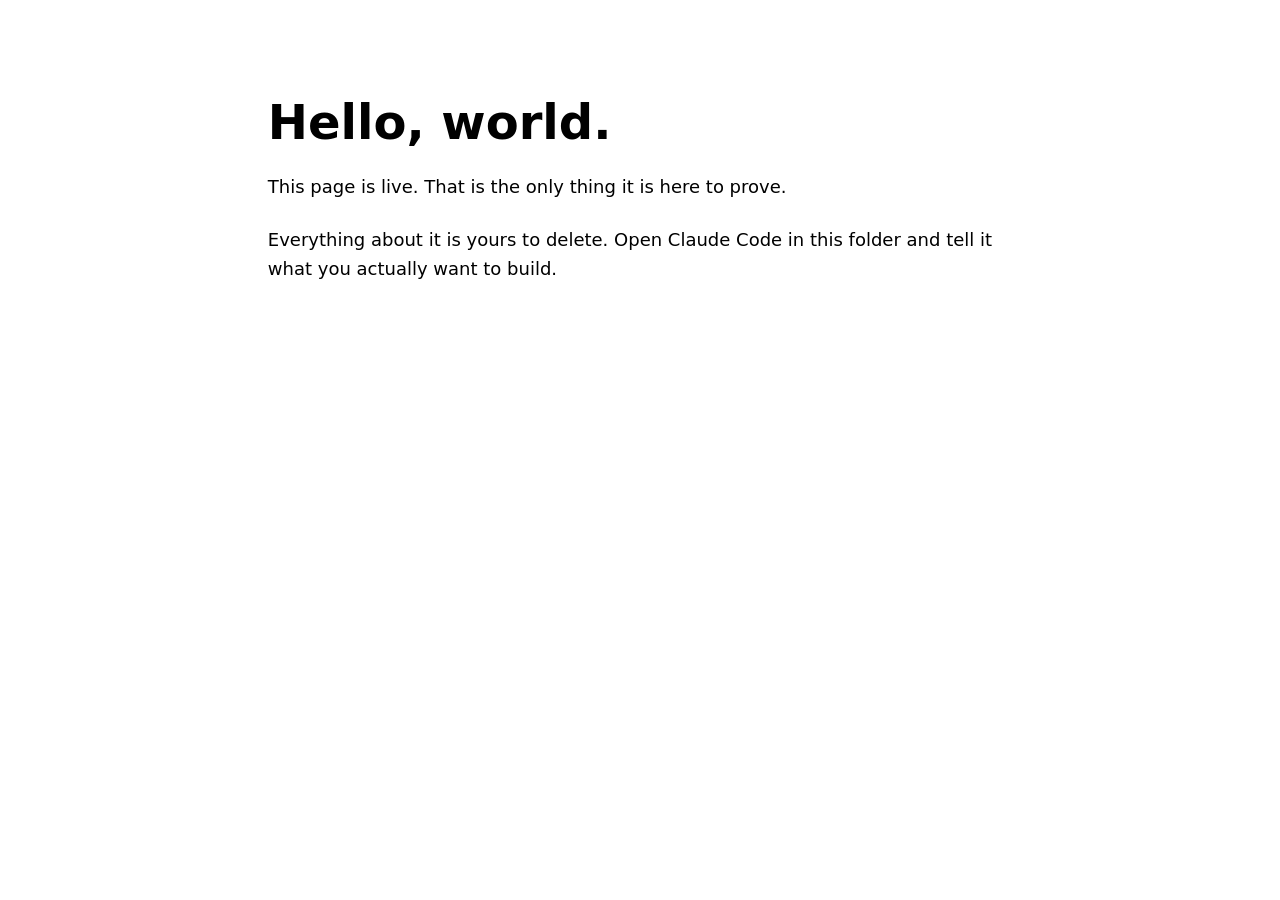
==== index.html @ 736163fb "Initial commit" ====
<!doctype html>
<html lang="en">
<head>
  <meta charset="utf-8">
  <meta name="viewport" content="width=device-width, initial-scale=1">
  <title>Hello</title>
  <link rel="stylesheet" href="style.css">
</head>
<body>

  <h1>Hello, world.</h1>

  <p>
    This page is live. That is the only thing it is here to prove.
  </p>

  <p>
    Everything about it is yours to delete. Open Claude Code in this folder and
    tell it what you actually want to build.
  </p>

</body>
</html>
---- style.css ----
/* A deliberately small starting point.
   It exists to prove one thing: this file is loading.
   If you can see spacing and a readable line length, the path in index.html works.

   Delete all of it whenever you want. */

:root {
  /* Makes the page follow the reader's light or dark mode setting, for free. */
  color-scheme: light dark;
}

body {
  font-family: system-ui, -apple-system, "Segoe UI", Roboto, sans-serif;

  /* 65ch caps the line at about 65 characters. Long lines are genuinely hard
     to read, and this single rule does more for legibility than anything else
     in this file. */
  max-width: 65ch;

  margin: 0 auto;
  padding: 4rem 1.5rem;
  line-height: 1.6;
  font-size: 1.125rem;
}

h1 {
  font-size: 3rem;
  line-height: 1.1;
  margin-bottom: 1.5rem;
}

p {
  margin-bottom: 1.5rem;
}
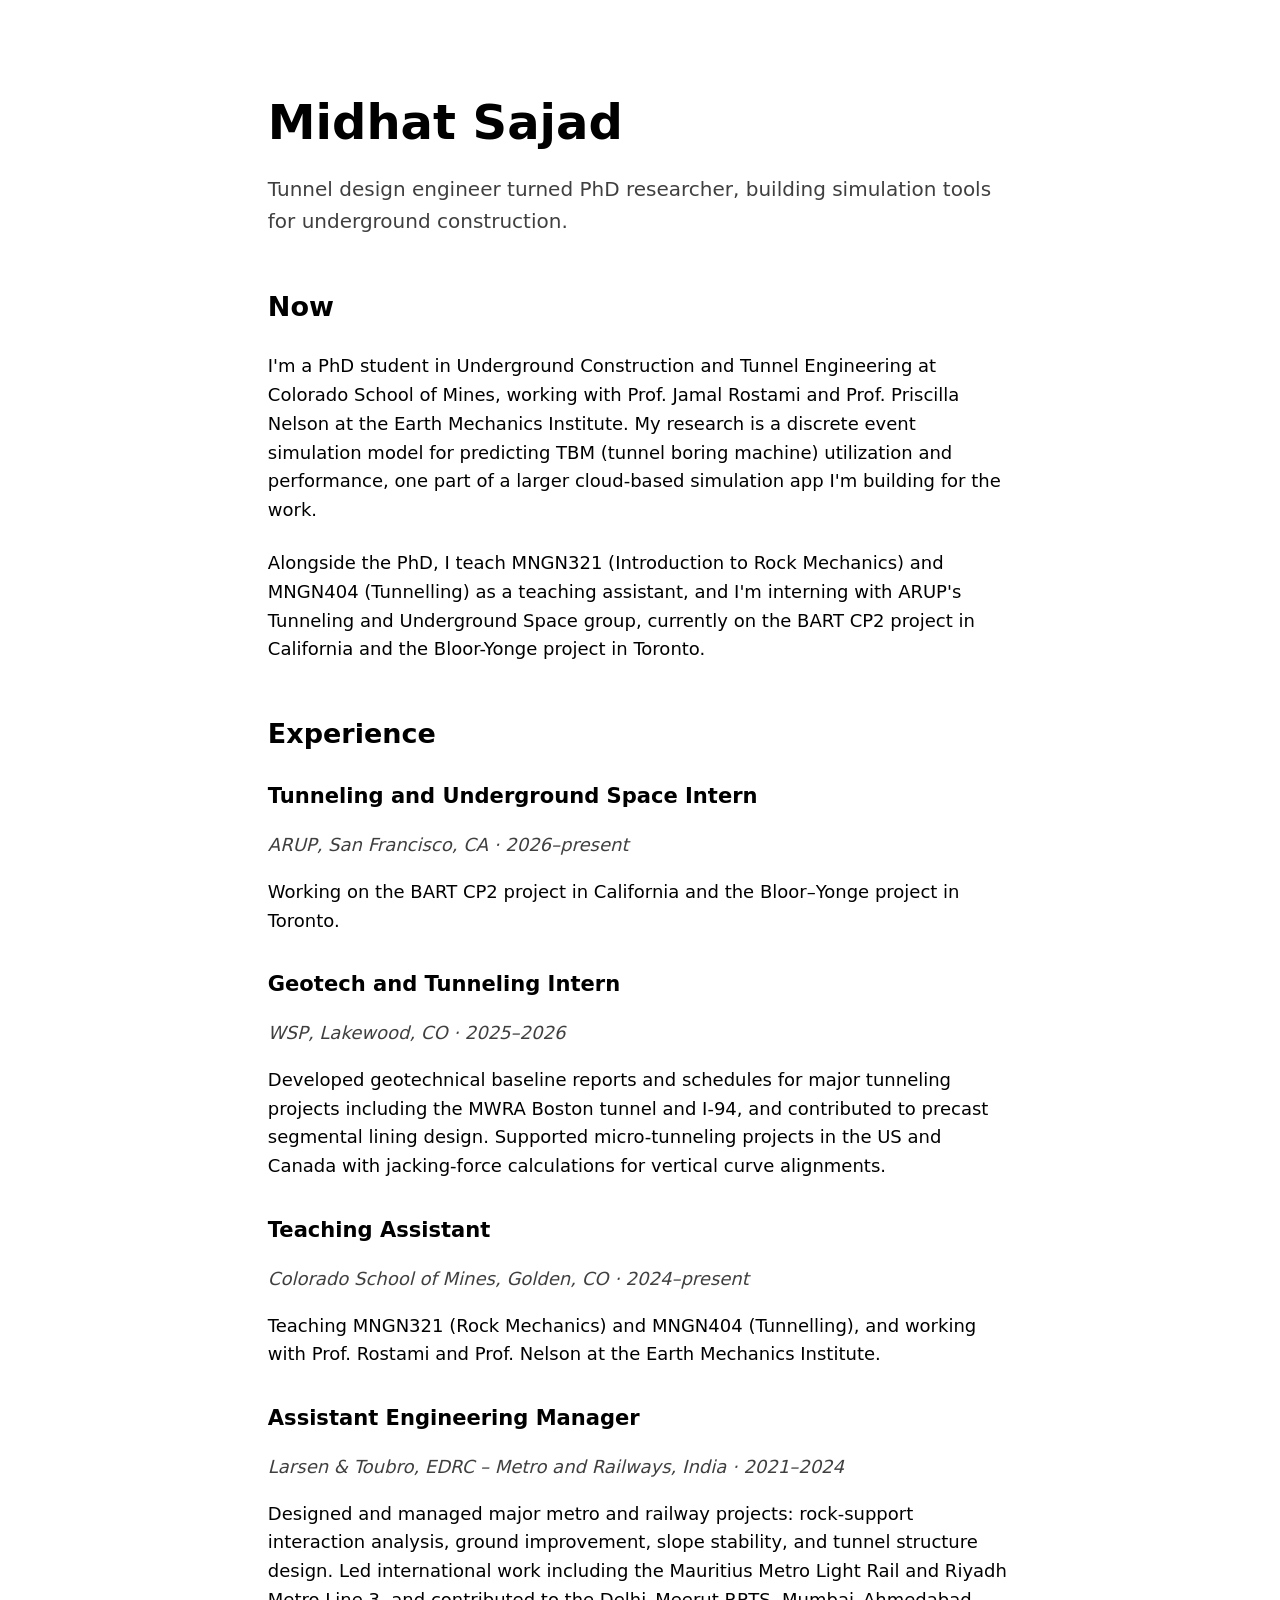
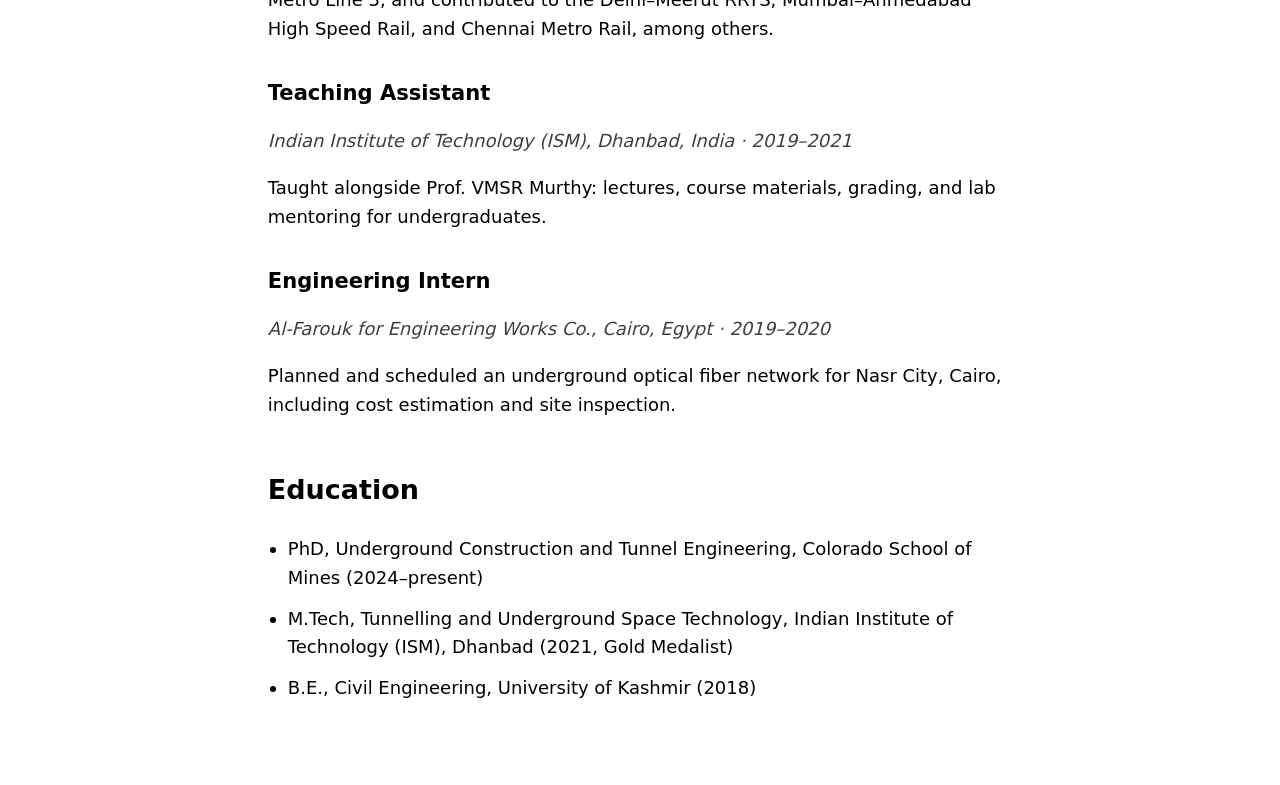
==== commit 536303ff: "Build out personal site: name, now, experience, education Co-Authored-By: Claude Sonnet 5 <noreply@a" ====
--- a/index.html
+++ b/index.html
@@ -3,21 +3,99 @@
 <head>
   <meta charset="utf-8">
   <meta name="viewport" content="width=device-width, initial-scale=1">
-  <title>Hello</title>
+  <title>Midhat Sajad</title>
   <link rel="stylesheet" href="style.css">
 </head>
 <body>
 
-  <h1>Hello, world.</h1>
+  <header>
+    <h1>Midhat Sajad</h1>
+    <p class="tagline">
+      Tunnel design engineer turned PhD researcher, building simulation tools
+      for underground construction.
+    </p>
+  </header>
 
-  <p>
-    This page is live. That is the only thing it is here to prove.
-  </p>
+  <section>
+    <h2>Now</h2>
+    <p>
+      I'm a PhD student in Underground Construction and Tunnel Engineering
+      at Colorado School of Mines, working with Prof. Jamal Rostami and
+      Prof. Priscilla Nelson at the Earth Mechanics Institute. My research
+      is a discrete event simulation model for predicting TBM (tunnel
+      boring machine) utilization and performance, one part of a larger
+      cloud-based simulation app I'm building for the work.
+    </p>
+    <p>
+      Alongside the PhD, I teach MNGN321 (Introduction to Rock Mechanics)
+      and MNGN404 (Tunnelling) as a teaching assistant, and I'm interning
+      with ARUP's Tunneling and Underground Space group, currently on the
+      BART CP2 project in California and the Bloor-Yonge project in Toronto.
+    </p>
+  </section>
 
-  <p>
-    Everything about it is yours to delete. Open Claude Code in this folder and
-    tell it what you actually want to build.
-  </p>
+  <section>
+    <h2>Experience</h2>
+
+    <article class="entry">
+      <h3>Tunneling and Underground Space Intern</h3>
+      <p class="entry-meta">ARUP, San Francisco, CA &middot; 2026&ndash;present</p>
+      <p>Working on the BART CP2 project in California and the Bloor&ndash;Yonge project in Toronto.</p>
+    </article>
+
+    <article class="entry">
+      <h3>Geotech and Tunneling Intern</h3>
+      <p class="entry-meta">WSP, Lakewood, CO &middot; 2025&ndash;2026</p>
+      <p>
+        Developed geotechnical baseline reports and schedules for major
+        tunneling projects including the MWRA Boston tunnel and I-94, and
+        contributed to precast segmental lining design. Supported
+        micro-tunneling projects in the US and Canada with jacking-force
+        calculations for vertical curve alignments.
+      </p>
+    </article>
+
+    <article class="entry">
+      <h3>Teaching Assistant</h3>
+      <p class="entry-meta">Colorado School of Mines, Golden, CO &middot; 2024&ndash;present</p>
+      <p>Teaching MNGN321 (Rock Mechanics) and MNGN404 (Tunnelling), and working with Prof. Rostami and Prof. Nelson at the Earth Mechanics Institute.</p>
+    </article>
+
+    <article class="entry">
+      <h3>Assistant Engineering Manager</h3>
+      <p class="entry-meta">Larsen &amp; Toubro, EDRC &ndash; Metro and Railways, India &middot; 2021&ndash;2024</p>
+      <p>
+        Designed and managed major metro and railway projects: rock-support
+        interaction analysis, ground improvement, slope stability, and
+        tunnel structure design. Led international work including the
+        Mauritius Metro Light Rail and Riyadh Metro Line 3, and contributed
+        to the Delhi&ndash;Meerut RRTS, Mumbai&ndash;Ahmedabad High Speed
+        Rail, and Chennai Metro Rail, among others.
+      </p>
+    </article>
+
+    <article class="entry">
+      <h3>Teaching Assistant</h3>
+      <p class="entry-meta">Indian Institute of Technology (ISM), Dhanbad, India &middot; 2019&ndash;2021</p>
+      <p>Taught alongside Prof. VMSR Murthy: lectures, course materials, grading, and lab mentoring for undergraduates.</p>
+    </article>
+
+    <article class="entry">
+      <h3>Engineering Intern</h3>
+      <p class="entry-meta">Al-Farouk for Engineering Works Co., Cairo, Egypt &middot; 2019&ndash;2020</p>
+      <p>Planned and scheduled an underground optical fiber network for Nasr City, Cairo, including cost estimation and site inspection.</p>
+    </article>
+
+  </section>
+
+  <section>
+    <h2>Education</h2>
+    <ul class="edu-list">
+      <li>PhD, Underground Construction and Tunnel Engineering, Colorado School of Mines (2024&ndash;present)</li>
+      <li>M.Tech, Tunnelling and Underground Space Technology, Indian Institute of Technology (ISM), Dhanbad (2021, Gold Medalist)</li>
+      <li>B.E., Civil Engineering, University of Kashmir (2018)</li>
+    </ul>
+  </section>
 
 </body>
 </html>
--- a/style.css
+++ b/style.css
@@ -29,6 +29,41 @@
   margin-bottom: 1.5rem;
 }
 
+h2 {
+  margin-bottom: 1.5rem;
+}
+
+h3 {
+  margin-bottom: 0.25rem;
+}
+
 p {
   margin-bottom: 1.5rem;
 }
+
+.tagline {
+  font-size: 1.25rem;
+  opacity: 0.75;
+}
+
+section {
+  margin-top: 3rem;
+}
+
+.entry {
+  margin-bottom: 2rem;
+}
+
+.entry-meta {
+  margin-bottom: 0.75rem;
+  font-style: italic;
+  opacity: 0.75;
+}
+
+.edu-list {
+  padding-left: 1.25rem;
+}
+
+.edu-list li {
+  margin-bottom: 0.75rem;
+}
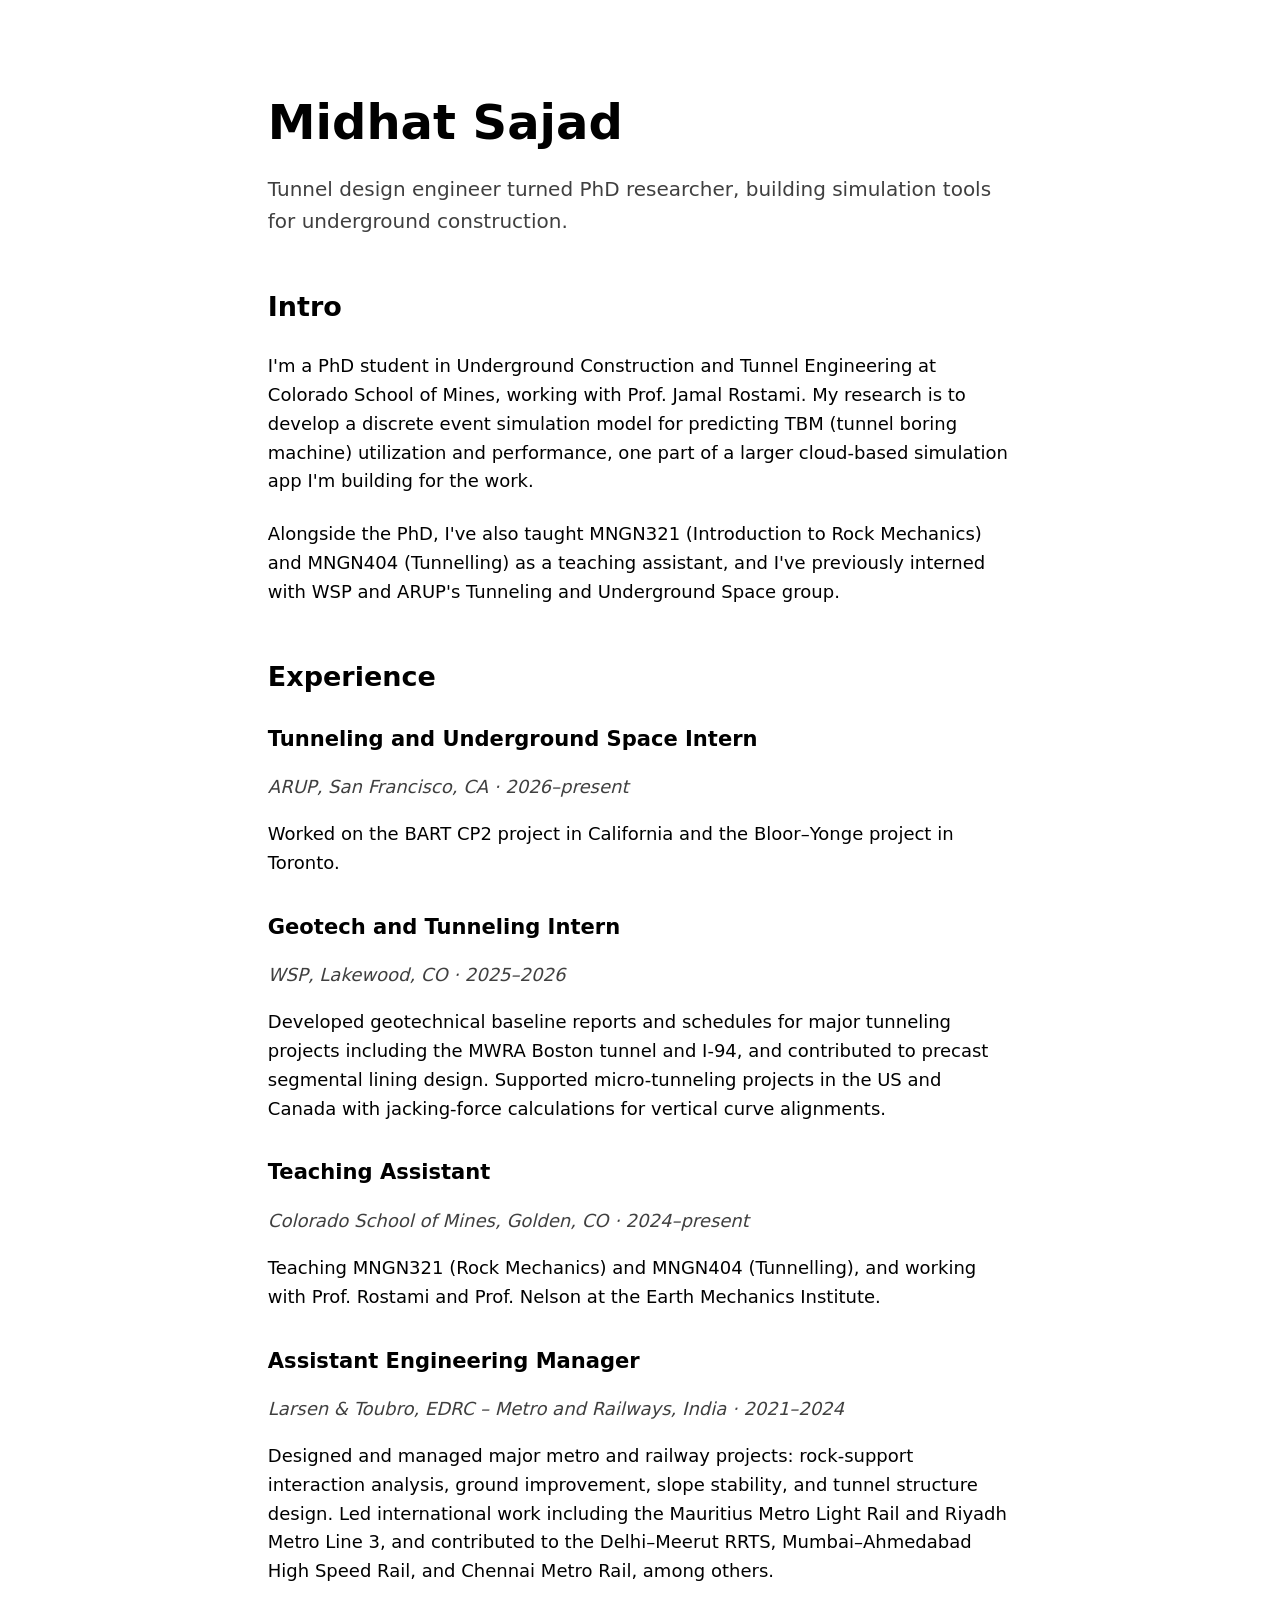
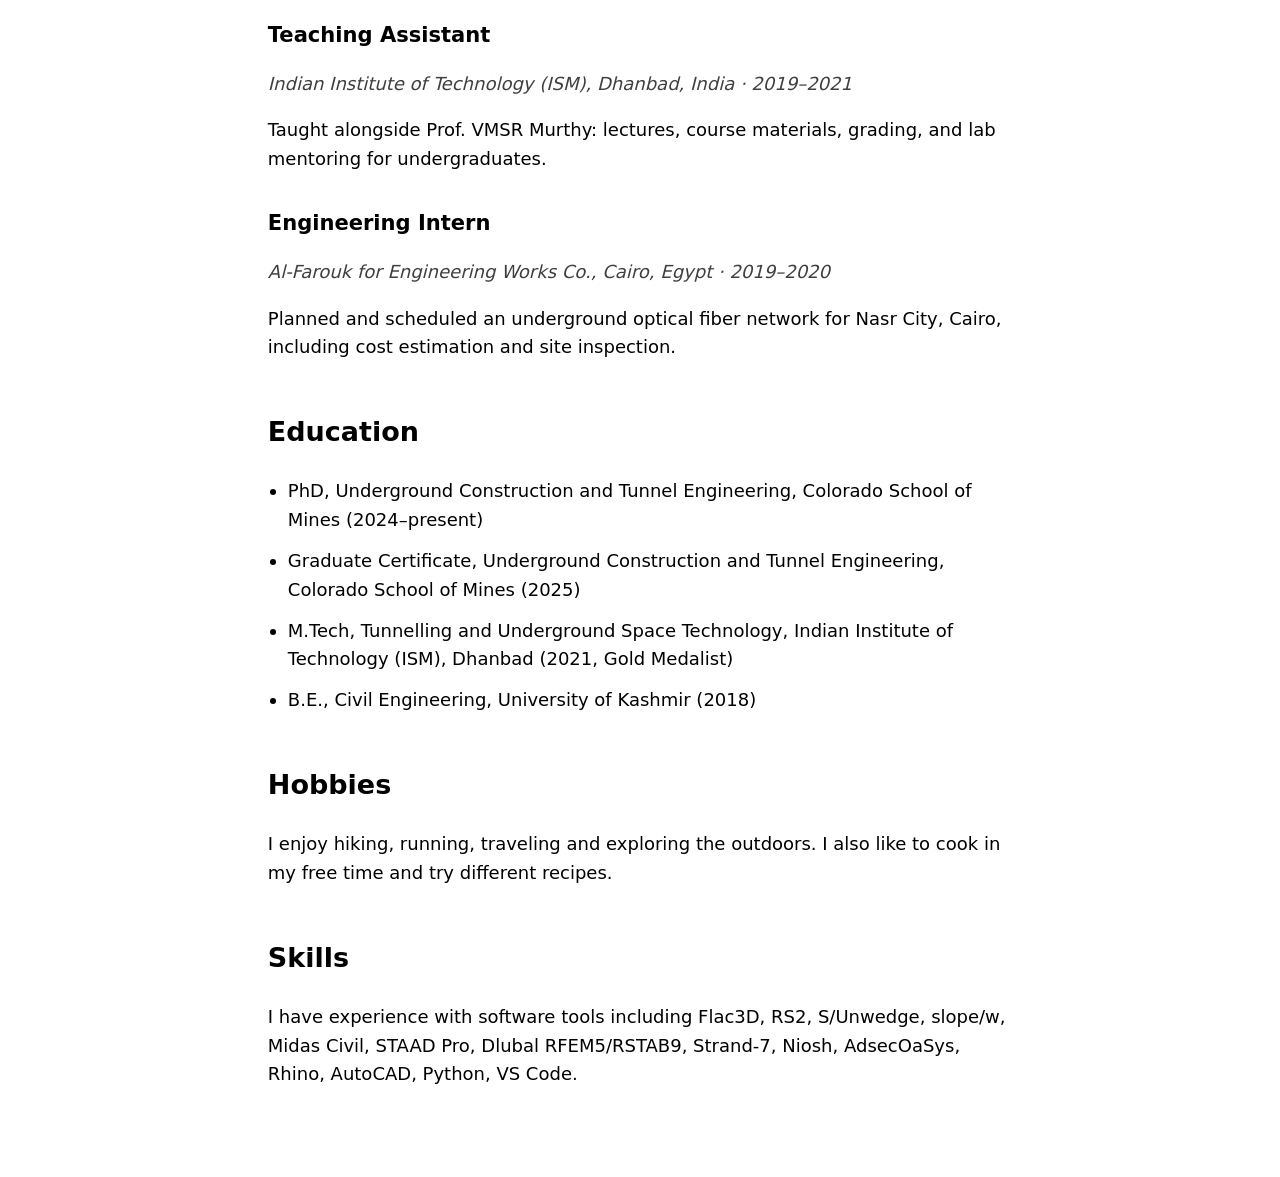
==== commit 7b50476c: "Add hobbies and skills sections, tighten intro wording Co-Authored-By: Claude Sonnet 5 <noreply@anth" ====
--- a/index.html
+++ b/index.html
@@ -17,20 +17,18 @@
   </header>
 
   <section>
-    <h2>Now</h2>
+    <h2>Intro</h2>
     <p>
       I'm a PhD student in Underground Construction and Tunnel Engineering
-      at Colorado School of Mines, working with Prof. Jamal Rostami and
-      Prof. Priscilla Nelson at the Earth Mechanics Institute. My research
-      is a discrete event simulation model for predicting TBM (tunnel
+      at Colorado School of Mines, working with Prof. Jamal Rostami. My research
+      is to develop a discrete event simulation model for predicting TBM (tunnel
       boring machine) utilization and performance, one part of a larger
       cloud-based simulation app I'm building for the work.
     </p>
     <p>
-      Alongside the PhD, I teach MNGN321 (Introduction to Rock Mechanics)
-      and MNGN404 (Tunnelling) as a teaching assistant, and I'm interning
-      with ARUP's Tunneling and Underground Space group, currently on the
-      BART CP2 project in California and the Bloor-Yonge project in Toronto.
+      Alongside the PhD, I've also taught MNGN321 (Introduction to Rock Mechanics)
+      and MNGN404 (Tunnelling) as a teaching assistant, and I've previously interned
+      with WSP and ARUP's Tunneling and Underground Space group.
     </p>
   </section>
 
@@ -40,7 +38,7 @@
     <article class="entry">
       <h3>Tunneling and Underground Space Intern</h3>
       <p class="entry-meta">ARUP, San Francisco, CA &middot; 2026&ndash;present</p>
-      <p>Working on the BART CP2 project in California and the Bloor&ndash;Yonge project in Toronto.</p>
+      <p>Worked on the BART CP2 project in California and the Bloor&ndash;Yonge project in Toronto.</p>
     </article>
 
     <article class="entry">
@@ -92,10 +90,29 @@
     <h2>Education</h2>
     <ul class="edu-list">
       <li>PhD, Underground Construction and Tunnel Engineering, Colorado School of Mines (2024&ndash;present)</li>
+      <li>Graduate Certificate, Underground Construction and Tunnel Engineering, Colorado School of Mines (2025)</li>
       <li>M.Tech, Tunnelling and Underground Space Technology, Indian Institute of Technology (ISM), Dhanbad (2021, Gold Medalist)</li>
       <li>B.E., Civil Engineering, University of Kashmir (2018)</li>
     </ul>
   </section>
 
+  <section>
+    <h2>Hobbies</h2>
+    <p>
+      I enjoy hiking, running, traveling and exploring the outdoors. I also like to cook 
+      in my free time and try different recipes.
+    </p>
+  </section>
+
+
+  <section>
+    <h2>Skills</h2>
+    <p>
+      I have experience with software tools including Flac3D, RS2, S/Unwedge, slope/w, 
+      Midas Civil, STAAD Pro, Dlubal RFEM5/RSTAB9, Strand-7, Niosh, AdsecOaSys, Rhino, AutoCAD,
+      Python, VS Code.
+    </p>
+  </section>
+
 </body>
 </html>
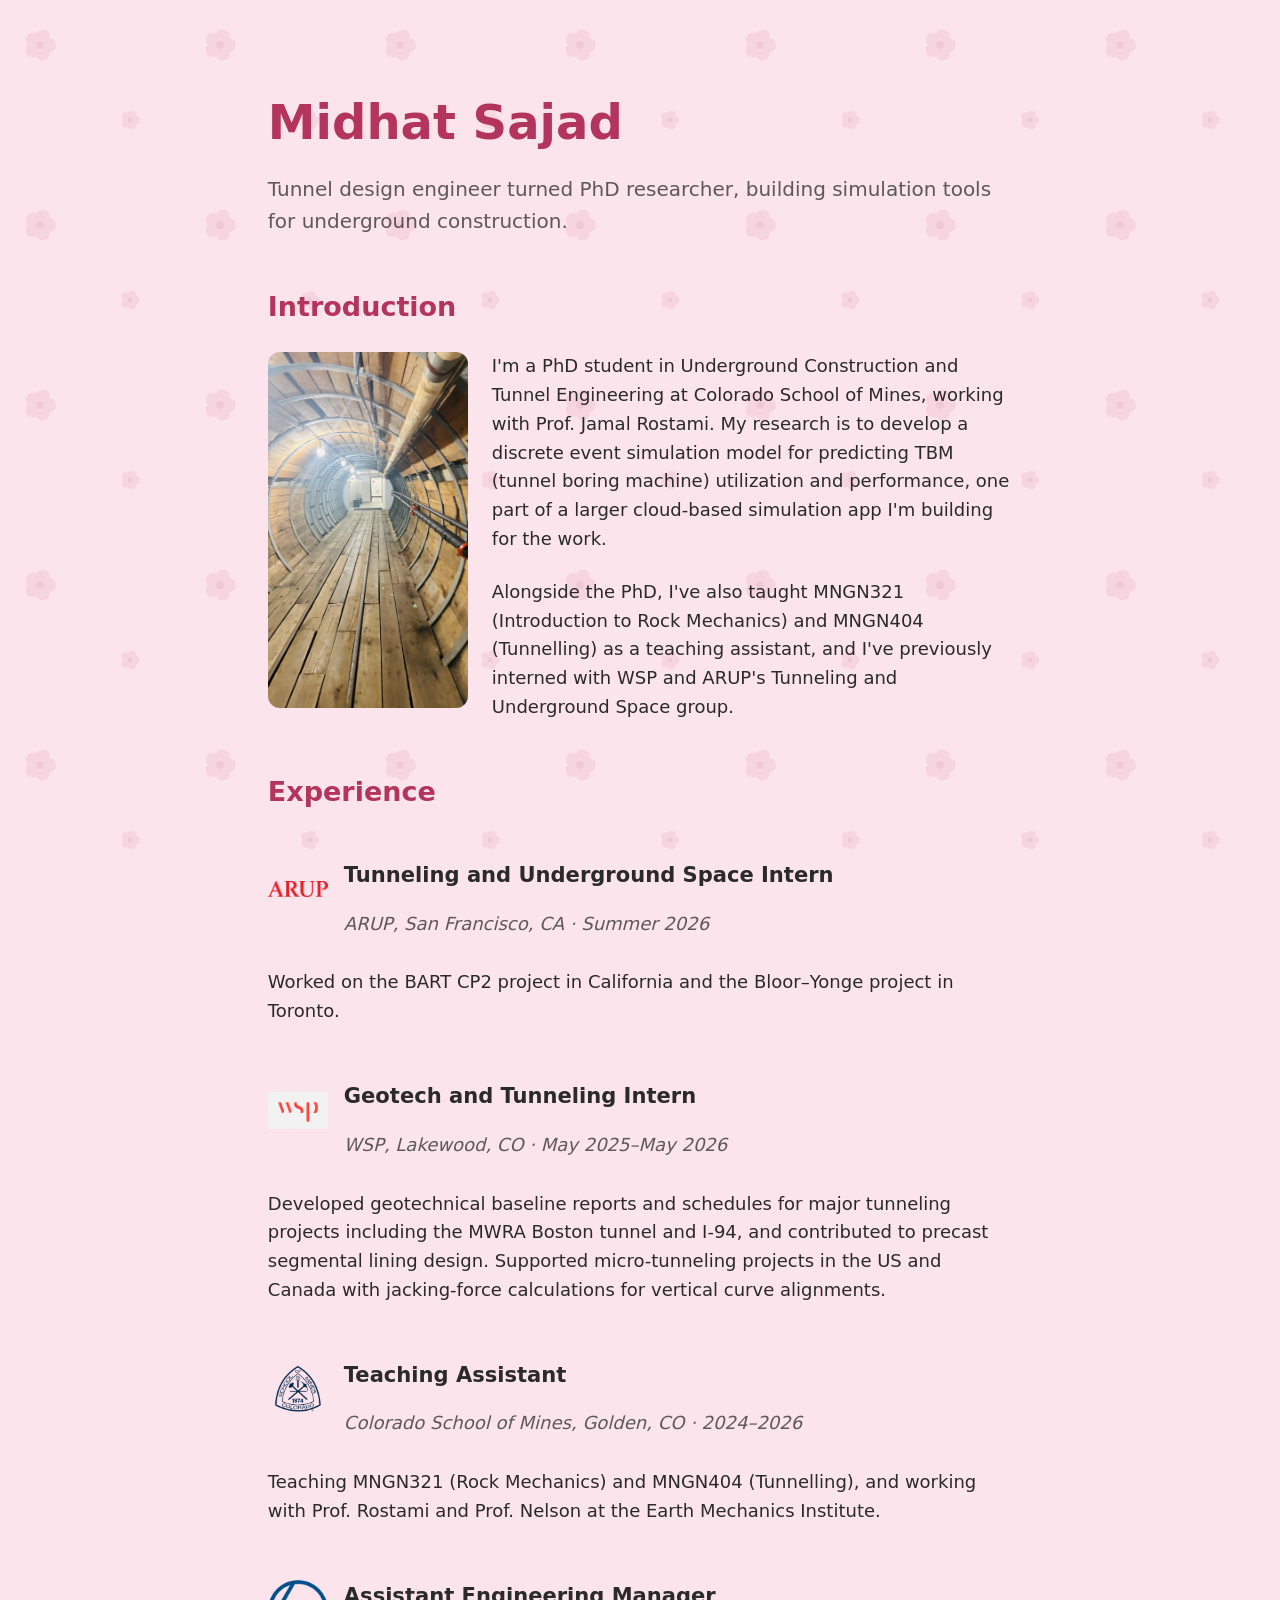
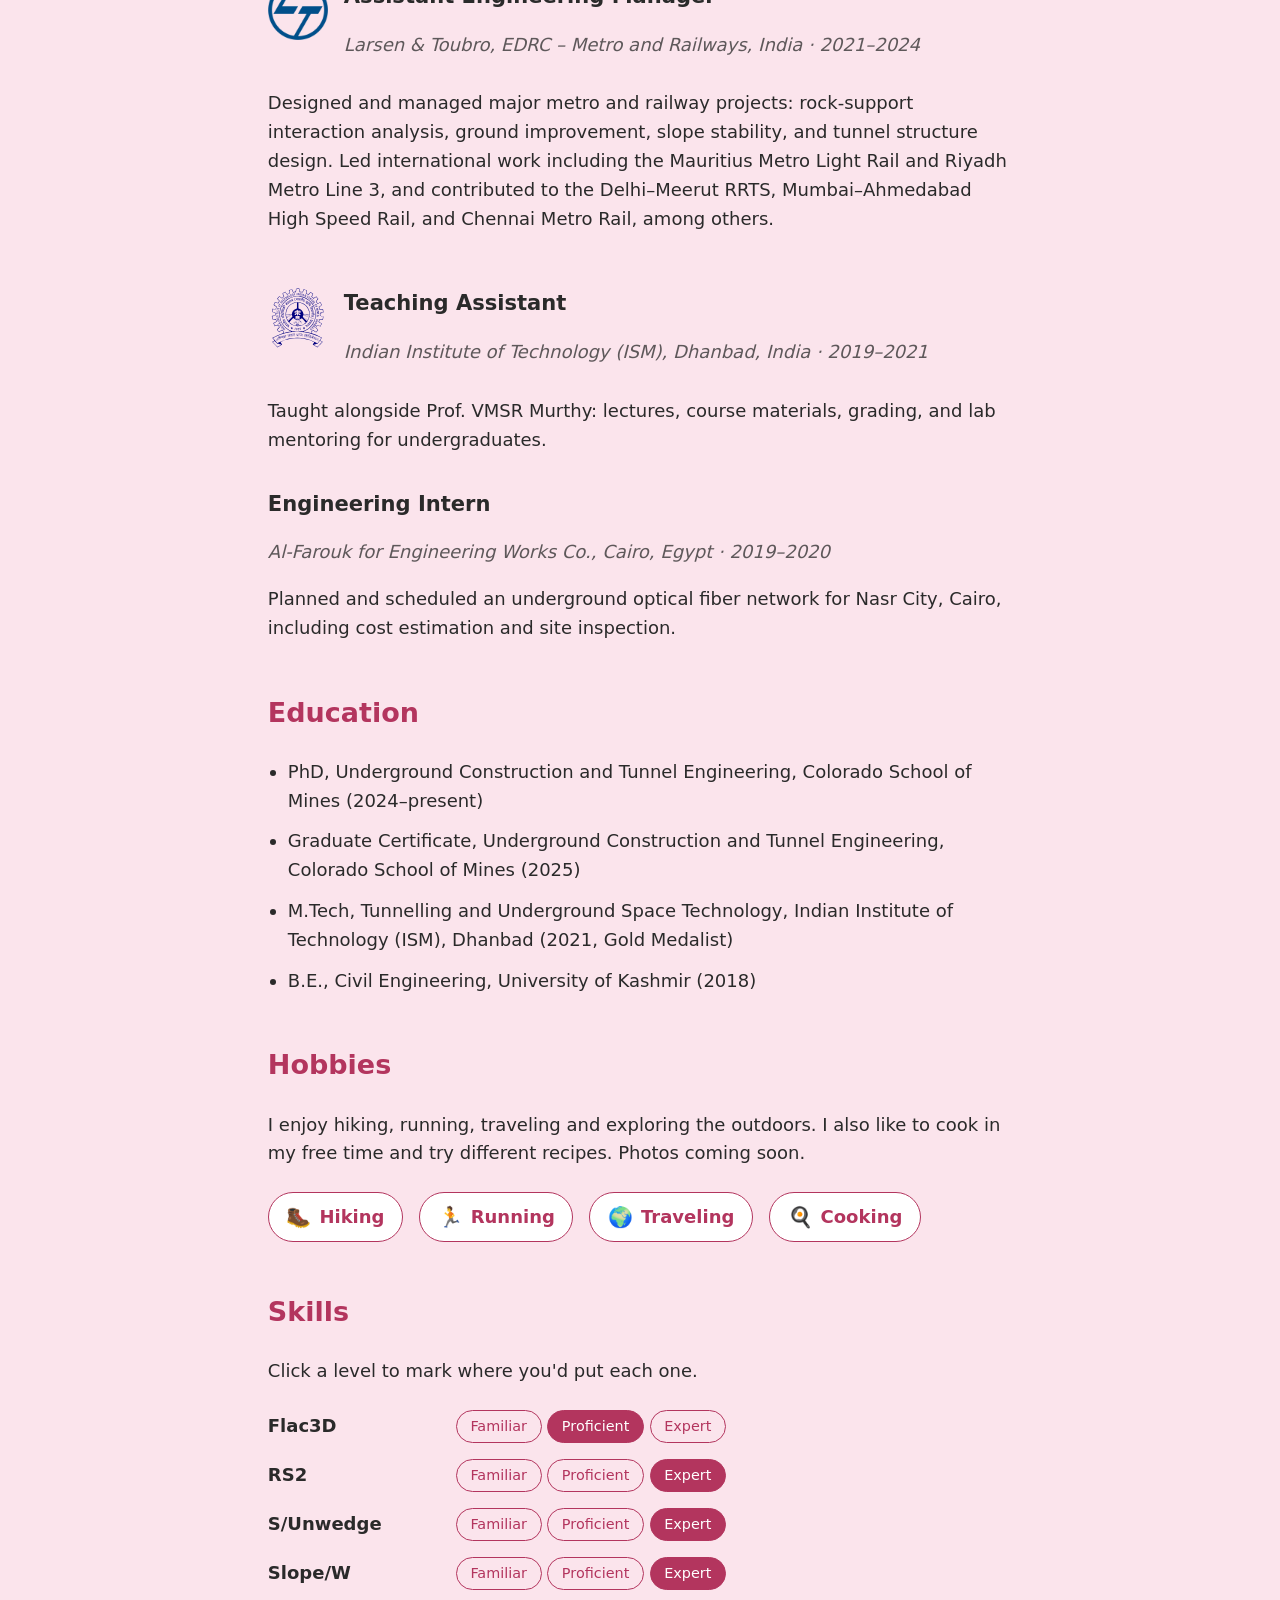
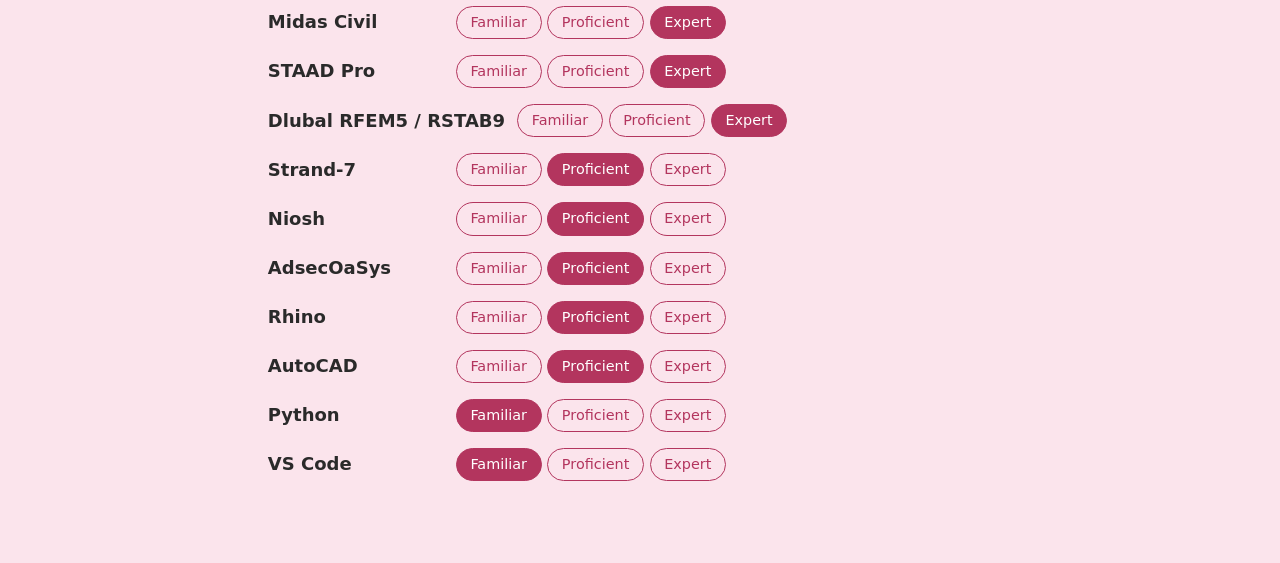
==== commit 0a64b6a2: "Add pink theme, floral background, skill levels, company logos, and intro photo Co-Authored-By: Clau" ====
--- a/index.html
+++ b/index.html
@@ -17,7 +17,12 @@
   </header>
 
   <section>
-    <h2>Intro</h2>
+    <h2>Introduction</h2>
+    <img
+      src="assets/photos/intro-photo.jpg"
+      alt="Inside a timber-lined tunnel"
+      class="intro-photo"
+    >
     <p>
       I'm a PhD student in Underground Construction and Tunnel Engineering
       at Colorado School of Mines, working with Prof. Jamal Rostami. My research
@@ -36,14 +41,28 @@
     <h2>Experience</h2>
 
     <article class="entry">
-      <h3>Tunneling and Underground Space Intern</h3>
-      <p class="entry-meta">ARUP, San Francisco, CA &middot; 2026&ndash;present</p>
+      <div class="entry-header">
+        <a href="https://www.arup.com" target="_blank" rel="noopener">
+          <img src="assets/logos/Arup_Red_RGB.png" alt="Arup logo" class="company-logo">
+        </a>
+        <div>
+          <h3>Tunneling and Underground Space Intern</h3>
+          <p class="entry-meta">ARUP, San Francisco, CA &middot; Summer 2026</p>
+        </div>
+      </div>
       <p>Worked on the BART CP2 project in California and the Bloor&ndash;Yonge project in Toronto.</p>
     </article>
 
     <article class="entry">
-      <h3>Geotech and Tunneling Intern</h3>
-      <p class="entry-meta">WSP, Lakewood, CO &middot; 2025&ndash;2026</p>
+      <div class="entry-header">
+        <a href="https://www.wsp.com" target="_blank" rel="noopener">
+          <img src="assets/logos/WSP_Red_RGB.png" alt="WSP logo" class="company-logo">
+        </a>
+        <div>
+          <h3>Geotech and Tunneling Intern</h3>
+          <p class="entry-meta">WSP, Lakewood, CO &middot; May 2025&ndash;May 2026</p>
+        </div>
+      </div>
       <p>
         Developed geotechnical baseline reports and schedules for major
         tunneling projects including the MWRA Boston tunnel and I-94, and
@@ -54,14 +73,28 @@
     </article>
 
     <article class="entry">
-      <h3>Teaching Assistant</h3>
-      <p class="entry-meta">Colorado School of Mines, Golden, CO &middot; 2024&ndash;present</p>
+      <div class="entry-header">
+        <a href="https://www.mines.edu" target="_blank" rel="noopener">
+          <img src="assets/logos/CSM.png" alt="Colorado School of Mines logo" class="company-logo">
+        </a>
+        <div>
+          <h3>Teaching Assistant</h3>
+          <p class="entry-meta">Colorado School of Mines, Golden, CO &middot; 2024&ndash;2026</p>
+        </div>
+      </div>
       <p>Teaching MNGN321 (Rock Mechanics) and MNGN404 (Tunnelling), and working with Prof. Rostami and Prof. Nelson at the Earth Mechanics Institute.</p>
     </article>
 
     <article class="entry">
-      <h3>Assistant Engineering Manager</h3>
-      <p class="entry-meta">Larsen &amp; Toubro, EDRC &ndash; Metro and Railways, India &middot; 2021&ndash;2024</p>
+      <div class="entry-header">
+        <a href="https://www.larsentoubro.com" target="_blank" rel="noopener">
+          <img src="assets/logos/LnT.png" alt="Larsen & Toubro logo" class="company-logo">
+        </a>
+        <div>
+          <h3>Assistant Engineering Manager</h3>
+          <p class="entry-meta">Larsen &amp; Toubro, EDRC &ndash; Metro and Railways, India &middot; 2021&ndash;2024</p>
+        </div>
+      </div>
       <p>
         Designed and managed major metro and railway projects: rock-support
         interaction analysis, ground improvement, slope stability, and
@@ -73,8 +106,15 @@
     </article>
 
     <article class="entry">
-      <h3>Teaching Assistant</h3>
-      <p class="entry-meta">Indian Institute of Technology (ISM), Dhanbad, India &middot; 2019&ndash;2021</p>
+      <div class="entry-header">
+        <a href="https://www.iitism.ac.in" target="_blank" rel="noopener">
+          <img src="assets/logos/IIT-ISM.svg" alt="IIT (ISM) Dhanbad logo" class="company-logo">
+        </a>
+        <div>
+          <h3>Teaching Assistant</h3>
+          <p class="entry-meta">Indian Institute of Technology (ISM), Dhanbad, India &middot; 2019&ndash;2021</p>
+        </div>
+      </div>
       <p>Taught alongside Prof. VMSR Murthy: lectures, course materials, grading, and lab mentoring for undergraduates.</p>
     </article>
 
@@ -99,20 +139,149 @@
   <section>
     <h2>Hobbies</h2>
     <p>
-      I enjoy hiking, running, traveling and exploring the outdoors. I also like to cook 
-      in my free time and try different recipes.
-    </p>
+      I enjoy hiking, running, traveling and exploring the outdoors. I also like to cook
+      in my free time and try different recipes. Photos coming soon.
+    </p>
+    <ul class="hobby-list">
+      <li class="hobby"><span class="hobby-icon" aria-hidden="true">&#129406;</span> Hiking</li>
+      <li class="hobby"><span class="hobby-icon" aria-hidden="true">&#127939;</span> Running</li>
+      <li class="hobby"><span class="hobby-icon" aria-hidden="true">&#127757;</span> Traveling</li>
+      <li class="hobby"><span class="hobby-icon" aria-hidden="true">&#127859;</span> Cooking</li>
+    </ul>
   </section>
 
 
   <section>
     <h2>Skills</h2>
-    <p>
-      I have experience with software tools including Flac3D, RS2, S/Unwedge, slope/w, 
-      Midas Civil, STAAD Pro, Dlubal RFEM5/RSTAB9, Strand-7, Niosh, AdsecOaSys, Rhino, AutoCAD,
-      Python, VS Code.
-    </p>
-  </section>
+    <p>Click a level to mark where you'd put each one.</p>
+    <ul class="skill-list">
+      <li class="skill">
+        <span class="skill-name">Flac3D</span>
+        <span class="level-buttons" role="group" aria-label="Skill level for Flac3D">
+          <button type="button" class="level-btn" data-level="Familiar">Familiar</button>
+          <button type="button" class="level-btn active" data-level="Proficient">Proficient</button>
+          <button type="button" class="level-btn" data-level="Expert">Expert</button>
+        </span>
+      </li>
+      <li class="skill">
+        <span class="skill-name">RS2</span>
+        <span class="level-buttons" role="group" aria-label="Skill level for RS2">
+          <button type="button" class="level-btn" data-level="Familiar">Familiar</button>
+          <button type="button" class="level-btn" data-level="Proficient">Proficient</button>
+          <button type="button" class="level-btn active" data-level="Expert">Expert</button>
+        </span>
+      </li>
+      <li class="skill">
+        <span class="skill-name">S/Unwedge</span>
+        <span class="level-buttons" role="group" aria-label="Skill level for S/Unwedge">
+          <button type="button" class="level-btn" data-level="Familiar">Familiar</button>
+          <button type="button" class="level-btn" data-level="Proficient">Proficient</button>
+          <button type="button" class="level-btn active" data-level="Expert">Expert</button>
+        </span>
+      </li>
+      <li class="skill">
+        <span class="skill-name">Slope/W</span>
+        <span class="level-buttons" role="group" aria-label="Skill level for Slope/W">
+          <button type="button" class="level-btn" data-level="Familiar">Familiar</button>
+          <button type="button" class="level-btn" data-level="Proficient">Proficient</button>
+          <button type="button" class="level-btn active" data-level="Expert">Expert</button>
+        </span>
+      </li>
+      <li class="skill">
+        <span class="skill-name">Midas Civil</span>
+        <span class="level-buttons" role="group" aria-label="Skill level for Midas Civil">
+          <button type="button" class="level-btn" data-level="Familiar">Familiar</button>
+          <button type="button" class="level-btn" data-level="Proficient">Proficient</button>
+          <button type="button" class="level-btn active" data-level="Expert">Expert</button>
+        </span>
+      </li>
+      <li class="skill">
+        <span class="skill-name">STAAD Pro</span>
+        <span class="level-buttons" role="group" aria-label="Skill level for STAAD Pro">
+          <button type="button" class="level-btn" data-level="Familiar">Familiar</button>
+          <button type="button" class="level-btn" data-level="Proficient">Proficient</button>
+          <button type="button" class="level-btn active" data-level="Expert">Expert</button>
+        </span>
+      </li>
+      <li class="skill">
+        <span class="skill-name">Dlubal RFEM5 / RSTAB9</span>
+        <span class="level-buttons" role="group" aria-label="Skill level for Dlubal RFEM5 / RSTAB9">
+          <button type="button" class="level-btn" data-level="Familiar">Familiar</button>
+          <button type="button" class="level-btn" data-level="Proficient">Proficient</button>
+          <button type="button" class="level-btn active" data-level="Expert">Expert</button>
+        </span>
+      </li>
+      <li class="skill">
+        <span class="skill-name">Strand-7</span>
+        <span class="level-buttons" role="group" aria-label="Skill level for Strand-7">
+          <button type="button" class="level-btn" data-level="Familiar">Familiar</button>
+          <button type="button" class="level-btn active" data-level="Proficient">Proficient</button>
+          <button type="button" class="level-btn" data-level="Expert">Expert</button>
+        </span>
+      </li>
+      <li class="skill">
+        <span class="skill-name">Niosh</span>
+        <span class="level-buttons" role="group" aria-label="Skill level for Niosh">
+          <button type="button" class="level-btn" data-level="Familiar">Familiar</button>
+          <button type="button" class="level-btn active" data-level="Proficient">Proficient</button>
+          <button type="button" class="level-btn" data-level="Expert">Expert</button>
+        </span>
+      </li>
+      <li class="skill">
+        <span class="skill-name">AdsecOaSys</span>
+        <span class="level-buttons" role="group" aria-label="Skill level for AdsecOaSys">
+          <button type="button" class="level-btn" data-level="Familiar">Familiar</button>
+          <button type="button" class="level-btn active" data-level="Proficient">Proficient</button>
+          <button type="button" class="level-btn" data-level="Expert">Expert</button>
+        </span>
+      </li>
+      <li class="skill">
+        <span class="skill-name">Rhino</span>
+        <span class="level-buttons" role="group" aria-label="Skill level for Rhino">
+          <button type="button" class="level-btn" data-level="Familiar">Familiar</button>
+          <button type="button" class="level-btn active" data-level="Proficient">Proficient</button>
+          <button type="button" class="level-btn" data-level="Expert">Expert</button>
+        </span>
+      </li>
+      <li class="skill">
+        <span class="skill-name">AutoCAD</span>
+        <span class="level-buttons" role="group" aria-label="Skill level for AutoCAD">
+          <button type="button" class="level-btn" data-level="Familiar">Familiar</button>
+          <button type="button" class="level-btn active" data-level="Proficient">Proficient</button>
+          <button type="button" class="level-btn" data-level="Expert">Expert</button>
+        </span>
+      </li>
+      <li class="skill">
+        <span class="skill-name">Python</span>
+        <span class="level-buttons" role="group" aria-label="Skill level for Python">
+          <button type="button" class="level-btn active" data-level="Familiar">Familiar</button>
+          <button type="button" class="level-btn" data-level="Proficient">Proficient</button>
+          <button type="button" class="level-btn" data-level="Expert">Expert</button>
+        </span>
+      </li>
+      <li class="skill">
+        <span class="skill-name">VS Code</span>
+        <span class="level-buttons" role="group" aria-label="Skill level for VS Code">
+          <button type="button" class="level-btn active" data-level="Familiar">Familiar</button>
+          <button type="button" class="level-btn" data-level="Proficient">Proficient</button>
+          <button type="button" class="level-btn" data-level="Expert">Expert</button>
+        </span>
+      </li>
+    </ul>
+  </section>
+
+  <script>
+    document.querySelectorAll('.skill').forEach(function (skill) {
+      skill.querySelectorAll('.level-btn').forEach(function (btn) {
+        btn.addEventListener('click', function () {
+          skill.querySelectorAll('.level-btn').forEach(function (b) {
+            b.classList.remove('active');
+          });
+          btn.classList.add('active');
+        });
+      });
+    });
+  </script>
 
 </body>
 </html>
--- a/style.css
+++ b/style.css
@@ -5,8 +5,12 @@
    Delete all of it whenever you want. */
 
 :root {
-  /* Makes the page follow the reader's light or dark mode setting, for free. */
-  color-scheme: light dark;
+  /* The page now commits to a fixed light pink look, so it no longer
+     follows the reader's dark mode setting. */
+  color-scheme: light;
+
+  --bg-pink: #fbe4ec;
+  --heading-pink: #b3355e;
 }
 
 body {
@@ -21,16 +25,23 @@
   padding: 4rem 1.5rem;
   line-height: 1.6;
   font-size: 1.125rem;
+  background-color: var(--bg-pink);
+  background-image: url("[data-uri]");
+  background-repeat: repeat;
+  background-attachment: fixed;
+  color: #2a2a2a;
 }
 
 h1 {
   font-size: 3rem;
   line-height: 1.1;
   margin-bottom: 1.5rem;
+  color: var(--heading-pink);
 }
 
 h2 {
   margin-bottom: 1.5rem;
+  color: var(--heading-pink);
 }
 
 h3 {
@@ -48,10 +59,32 @@
 
 section {
   margin-top: 3rem;
+  clear: both;
+}
+
+.intro-photo {
+  float: left;
+  width: 200px;
+  height: auto;
+  border-radius: 12px;
+  margin: 0 1.5rem 1rem 0;
 }
 
 .entry {
   margin-bottom: 2rem;
+}
+
+.entry-header {
+  display: flex;
+  align-items: center;
+  gap: 1rem;
+  margin-bottom: 0.5rem;
+}
+
+.company-logo {
+  width: 60px;
+  height: 60px;
+  object-fit: contain;
 }
 
 .entry-meta {
@@ -67,3 +100,61 @@
 .edu-list li {
   margin-bottom: 0.75rem;
 }
+
+.hobby-list {
+  list-style: none;
+  padding: 0;
+  display: flex;
+  flex-wrap: wrap;
+  gap: 1rem;
+}
+
+.hobby {
+  display: flex;
+  align-items: center;
+  gap: 0.5rem;
+  background: #fff;
+  border: 1px solid var(--heading-pink);
+  border-radius: 999px;
+  padding: 0.5rem 1.1rem;
+  font-weight: 600;
+  color: var(--heading-pink);
+}
+
+.hobby-icon {
+  font-size: 1.25rem;
+}
+
+.skill-list {
+  list-style: none;
+  padding: 0;
+}
+
+.skill {
+  display: flex;
+  flex-wrap: wrap;
+  align-items: center;
+  gap: 0.75rem;
+  margin-bottom: 1rem;
+}
+
+.skill-name {
+  min-width: 11rem;
+  font-weight: 600;
+}
+
+.level-btn {
+  font: inherit;
+  font-size: 0.9rem;
+  padding: 0.25rem 0.85rem;
+  border: 1px solid var(--heading-pink);
+  border-radius: 999px;
+  background: transparent;
+  color: var(--heading-pink);
+  cursor: pointer;
+}
+
+.level-btn.active {
+  background: var(--heading-pink);
+  color: #fff;
+}
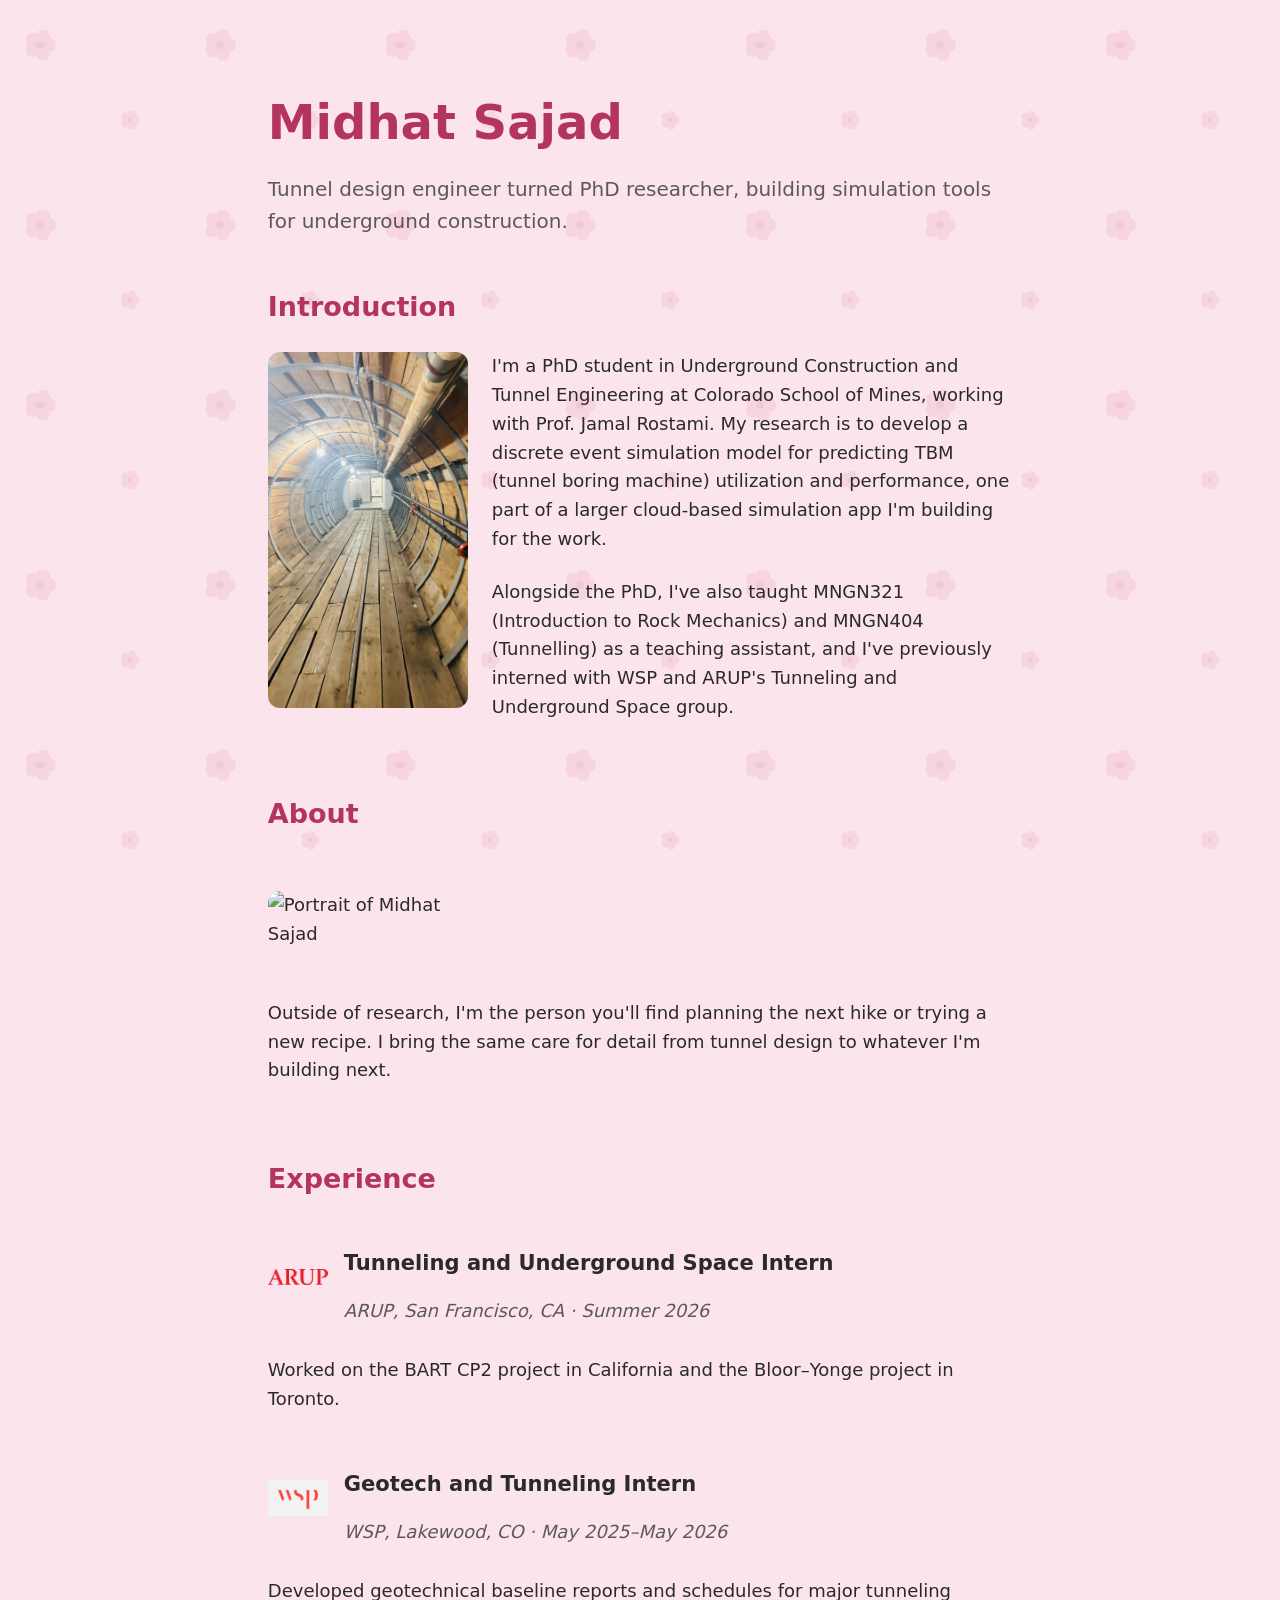
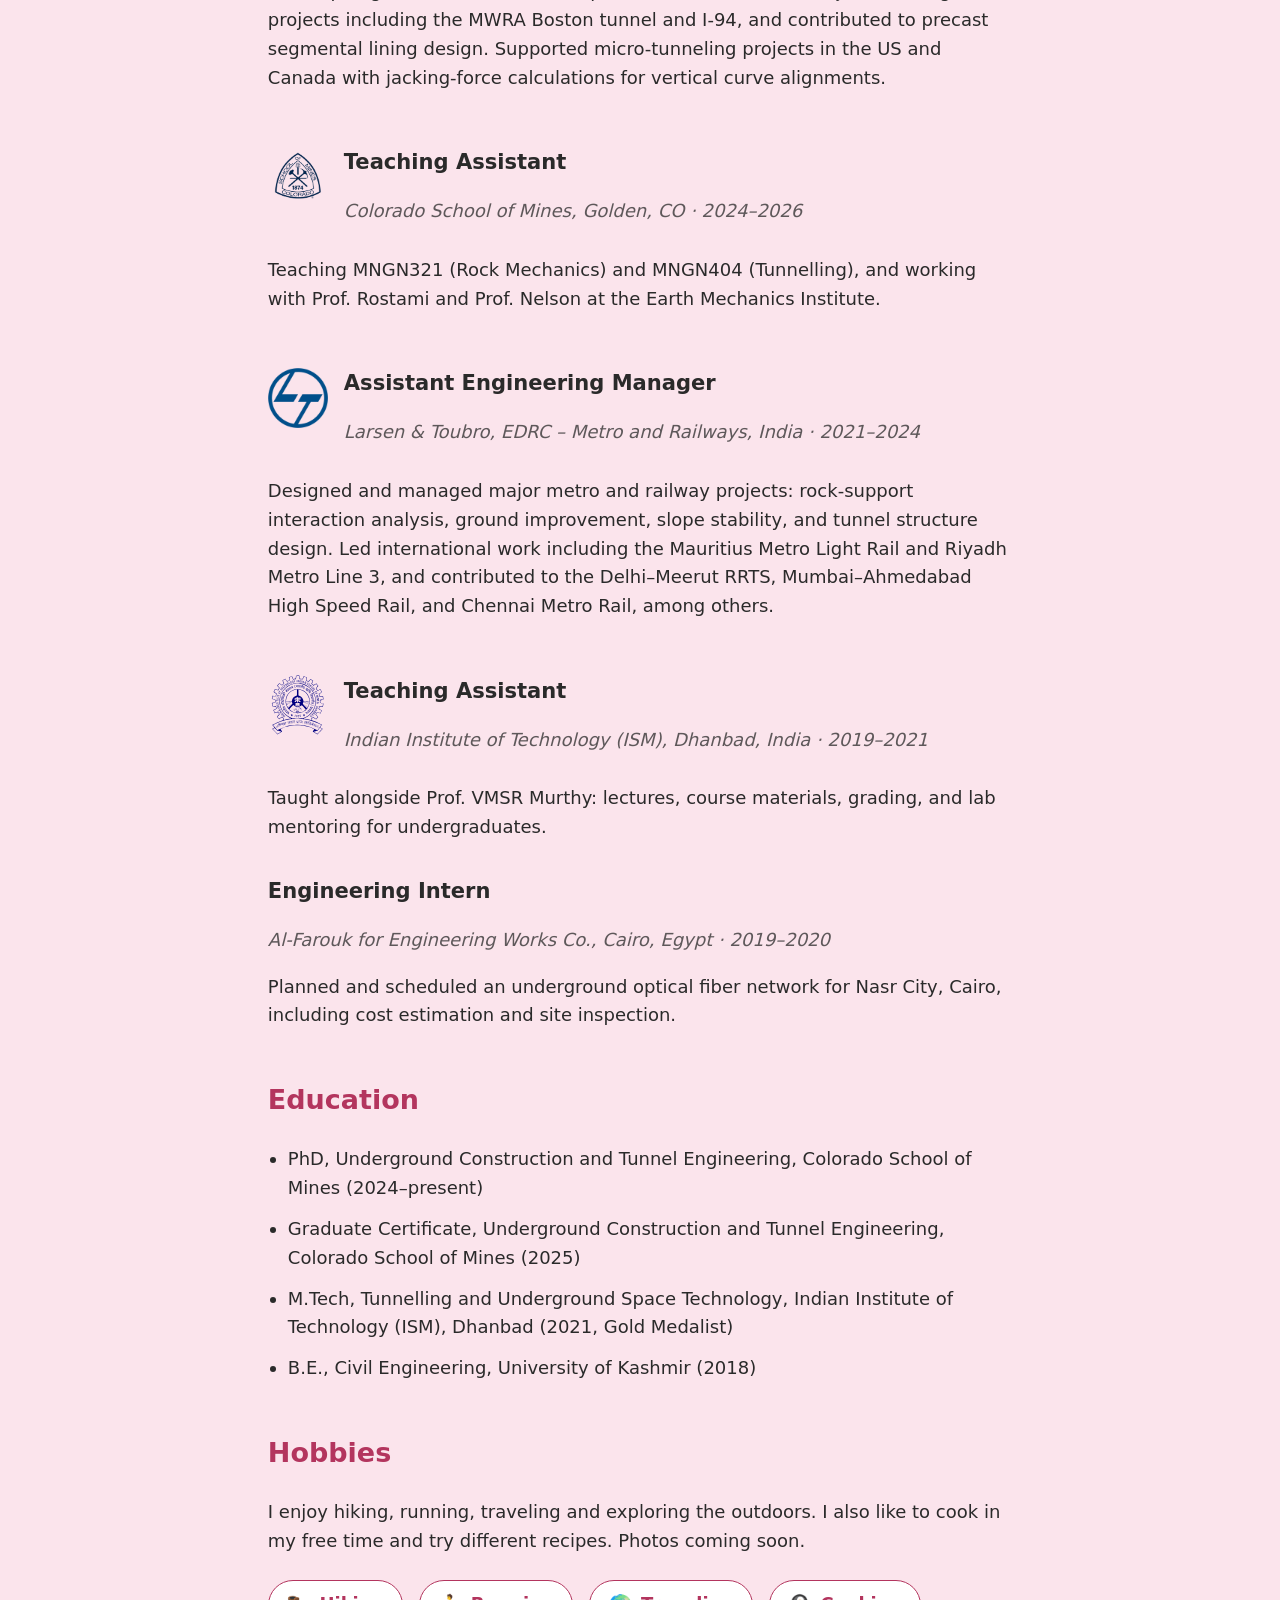
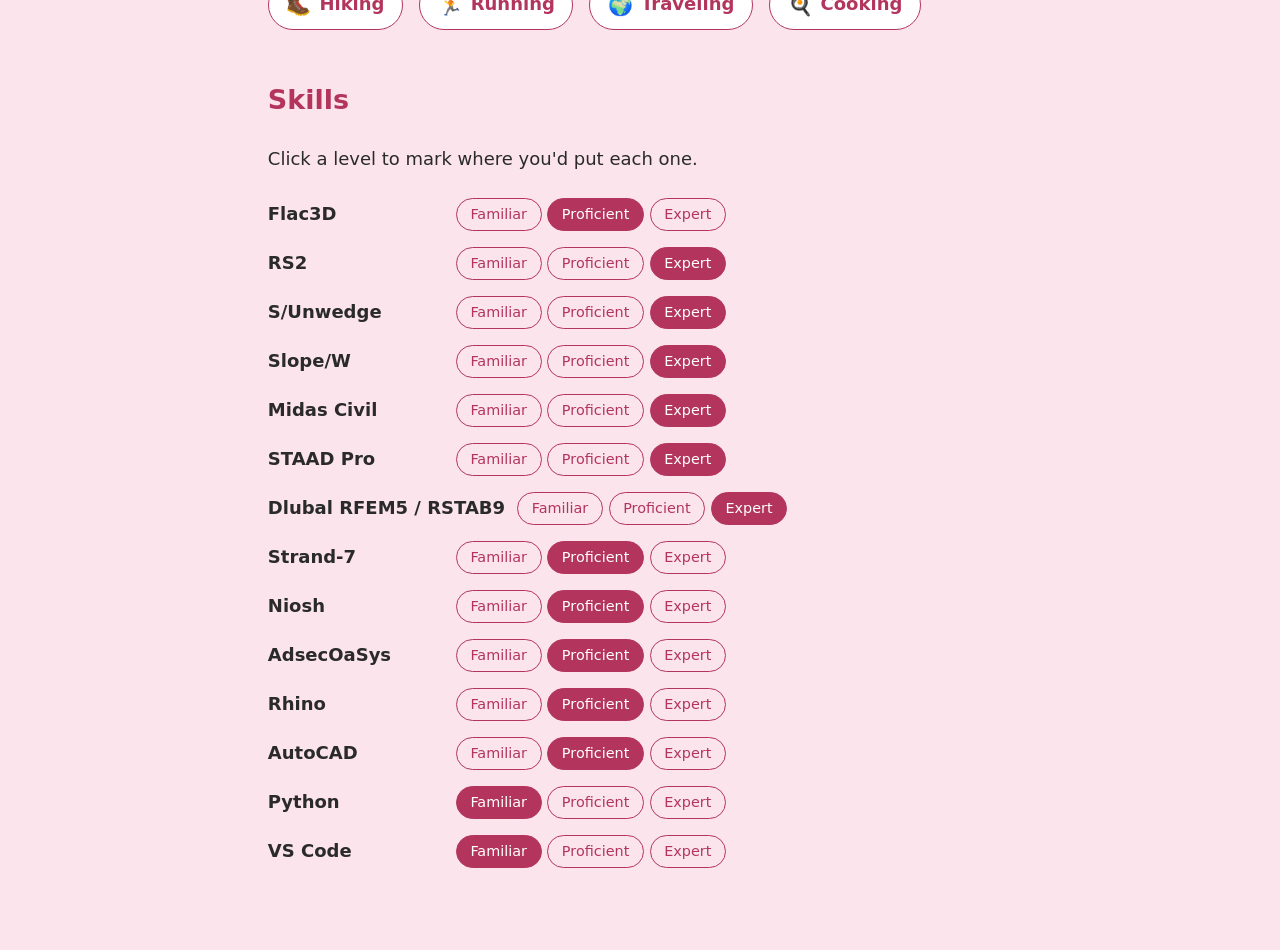
==== commit 97e563d3: "Add About section with profile photo, add project CLAUDE.md Co-Authored-By: Claude Sonnet 5 <noreply" ====
--- a/index.html
+++ b/index.html
@@ -37,6 +37,20 @@
     </p>
   </section>
 
+  <section class="about">
+    <h2>About</h2>
+    <img
+      src="assets/photos/profile.jpg"
+      alt="Portrait of Midhat Sajad"
+      class="profile-photo"
+    >
+    <p>
+      Outside of research, I'm the person you'll find planning the next hike or
+      trying a new recipe. I bring the same care for detail from tunnel design
+      to whatever I'm building next.
+    </p>
+  </section>
+
   <section>
     <h2>Experience</h2>
 
--- a/style.css
+++ b/style.css
@@ -68,6 +68,30 @@
   height: auto;
   border-radius: 12px;
   margin: 0 1.5rem 1rem 0;
+}
+
+.about {
+  display: flex;
+  flex-wrap: wrap;
+  gap: 2rem;
+  align-items: flex-start;
+}
+
+.about h2 {
+  flex-basis: 100%;
+}
+
+.profile-photo {
+  width: 220px;
+  height: auto;
+  border-radius: 12px;
+  object-fit: cover;
+}
+
+@media (max-width: 640px) {
+  .about {
+    flex-direction: column;
+  }
 }
 
 .entry {
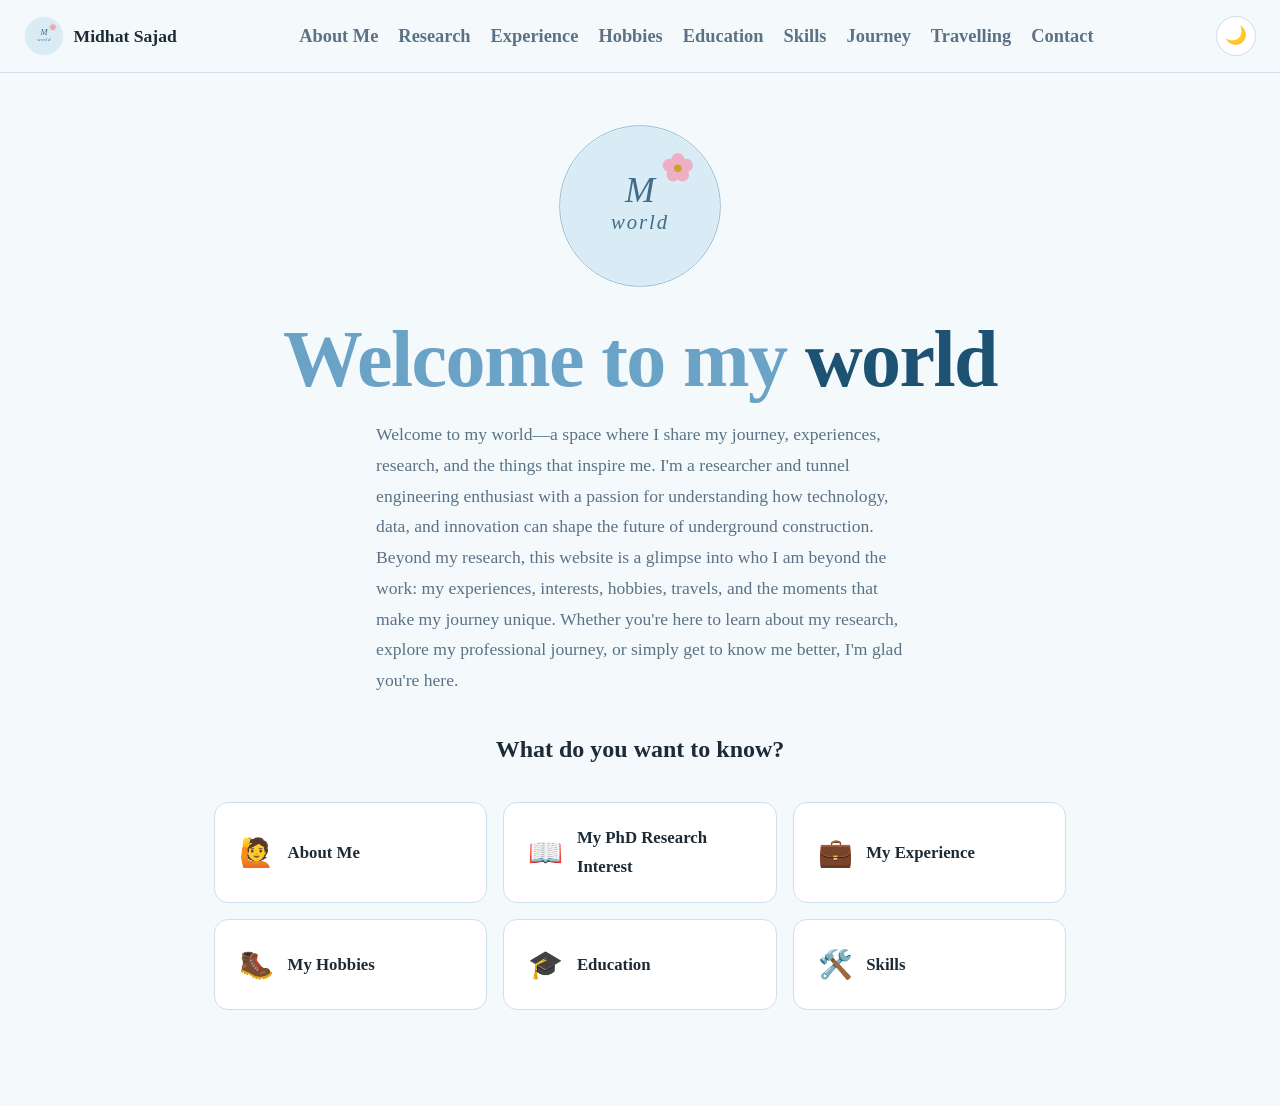
==== commit e5001037: "Rebuild as a multi-page site: nav, logo, Travelling, Hobbies dashboard - Split the single-page site " ====
--- a/index.html
+++ b/index.html
@@ -5,297 +5,70 @@
   <meta name="viewport" content="width=device-width, initial-scale=1">
   <title>Midhat Sajad</title>
   <link rel="stylesheet" href="style.css">
+  <link rel="icon" type="image/svg+xml" href="assets/logo.svg">
+  <script src="assets/js/theme.js"></script>
 </head>
 <body>
 
-  <header>
-    <h1>Midhat Sajad</h1>
-    <p class="tagline">
-      Tunnel design engineer turned PhD researcher, building simulation tools
-      for underground construction.
+  <nav class="site-nav">
+    <a class="brand" href="index.html"><img src="assets/logo.svg" alt="" class="brand-logo" aria-hidden="true">Midhat Sajad</a>
+    <ul>
+      <li><a href="about.html">About Me</a></li>
+      <li><a href="intro.html">Research</a></li>
+      <li><a href="experience.html">Experience</a></li>
+      <li><a href="hobbies.html">Hobbies</a></li>
+      <li><a href="education.html">Education</a></li>
+      <li><a href="skills.html">Skills</a></li>
+      <li><a href="journey.html">Journey</a></li>
+      <li><a href="travelling.html">Travelling</a></li>
+      <li><a href="contact.html">Contact</a></li>
+    </ul>
+    <button class="theme-toggle" type="button" aria-label="Switch to dark mode">🌙</button>
+  </nav>
+
+  <header class="hero">
+    <img src="assets/logo.svg" alt="Midhat Sajad monogram logo" class="hero-logo">
+    <h1><span class="tone-1">Welcome to my</span> <span class="tone-2">world</span></h1>
+    <p class="intro-copy">
+      Welcome to my world&mdash;a space where I share my journey, experiences,
+      research, and the things that inspire me. I'm a researcher and tunnel
+      engineering enthusiast with a passion for understanding how technology,
+      data, and innovation can shape the future of underground construction.
+      Beyond my research, this website is a glimpse into who I am beyond the
+      work: my experiences, interests, hobbies, travels, and the moments that
+      make my journey unique. Whether you're here to learn about my research,
+      explore my professional journey, or simply get to know me better, I'm
+      glad you're here.
     </p>
+    <p class="prompt">What do you want to know?</p>
+
+    <div class="menu-grid">
+      <a class="menu-card" href="about.html">
+        <span class="emoji" aria-hidden="true">🙋</span>
+        About Me
+      </a>
+      <a class="menu-card" href="intro.html">
+        <span class="emoji" aria-hidden="true">📖</span>
+        My PhD Research Interest
+      </a>
+      <a class="menu-card" href="experience.html">
+        <span class="emoji" aria-hidden="true">💼</span>
+        My Experience
+      </a>
+      <a class="menu-card" href="hobbies.html">
+        <span class="emoji" aria-hidden="true">🥾</span>
+        My Hobbies
+      </a>
+      <a class="menu-card" href="education.html">
+        <span class="emoji" aria-hidden="true">🎓</span>
+        Education
+      </a>
+      <a class="menu-card" href="skills.html">
+        <span class="emoji" aria-hidden="true">🛠️</span>
+        Skills
+      </a>
+    </div>
   </header>
-
-  <section>
-    <h2>Introduction</h2>
-    <img
-      src="assets/photos/intro-photo.jpg"
-      alt="Inside a timber-lined tunnel"
-      class="intro-photo"
-    >
-    <p>
-      I'm a PhD student in Underground Construction and Tunnel Engineering
-      at Colorado School of Mines, working with Prof. Jamal Rostami. My research
-      is to develop a discrete event simulation model for predicting TBM (tunnel
-      boring machine) utilization and performance, one part of a larger
-      cloud-based simulation app I'm building for the work.
-    </p>
-    <p>
-      Alongside the PhD, I've also taught MNGN321 (Introduction to Rock Mechanics)
-      and MNGN404 (Tunnelling) as a teaching assistant, and I've previously interned
-      with WSP and ARUP's Tunneling and Underground Space group.
-    </p>
-  </section>
-
-  <section class="about">
-    <h2>About</h2>
-    <img
-      src="assets/photos/profile.jpg"
-      alt="Portrait of Midhat Sajad"
-      class="profile-photo"
-    >
-    <p>
-      Outside of research, I'm the person you'll find planning the next hike or
-      trying a new recipe. I bring the same care for detail from tunnel design
-      to whatever I'm building next.
-    </p>
-  </section>
-
-  <section>
-    <h2>Experience</h2>
-
-    <article class="entry">
-      <div class="entry-header">
-        <a href="https://www.arup.com" target="_blank" rel="noopener">
-          <img src="assets/logos/Arup_Red_RGB.png" alt="Arup logo" class="company-logo">
-        </a>
-        <div>
-          <h3>Tunneling and Underground Space Intern</h3>
-          <p class="entry-meta">ARUP, San Francisco, CA &middot; Summer 2026</p>
-        </div>
-      </div>
-      <p>Worked on the BART CP2 project in California and the Bloor&ndash;Yonge project in Toronto.</p>
-    </article>
-
-    <article class="entry">
-      <div class="entry-header">
-        <a href="https://www.wsp.com" target="_blank" rel="noopener">
-          <img src="assets/logos/WSP_Red_RGB.png" alt="WSP logo" class="company-logo">
-        </a>
-        <div>
-          <h3>Geotech and Tunneling Intern</h3>
-          <p class="entry-meta">WSP, Lakewood, CO &middot; May 2025&ndash;May 2026</p>
-        </div>
-      </div>
-      <p>
-        Developed geotechnical baseline reports and schedules for major
-        tunneling projects including the MWRA Boston tunnel and I-94, and
-        contributed to precast segmental lining design. Supported
-        micro-tunneling projects in the US and Canada with jacking-force
-        calculations for vertical curve alignments.
-      </p>
-    </article>
-
-    <article class="entry">
-      <div class="entry-header">
-        <a href="https://www.mines.edu" target="_blank" rel="noopener">
-          <img src="assets/logos/CSM.png" alt="Colorado School of Mines logo" class="company-logo">
-        </a>
-        <div>
-          <h3>Teaching Assistant</h3>
-          <p class="entry-meta">Colorado School of Mines, Golden, CO &middot; 2024&ndash;2026</p>
-        </div>
-      </div>
-      <p>Teaching MNGN321 (Rock Mechanics) and MNGN404 (Tunnelling), and working with Prof. Rostami and Prof. Nelson at the Earth Mechanics Institute.</p>
-    </article>
-
-    <article class="entry">
-      <div class="entry-header">
-        <a href="https://www.larsentoubro.com" target="_blank" rel="noopener">
-          <img src="assets/logos/LnT.png" alt="Larsen & Toubro logo" class="company-logo">
-        </a>
-        <div>
-          <h3>Assistant Engineering Manager</h3>
-          <p class="entry-meta">Larsen &amp; Toubro, EDRC &ndash; Metro and Railways, India &middot; 2021&ndash;2024</p>
-        </div>
-      </div>
-      <p>
-        Designed and managed major metro and railway projects: rock-support
-        interaction analysis, ground improvement, slope stability, and
-        tunnel structure design. Led international work including the
-        Mauritius Metro Light Rail and Riyadh Metro Line 3, and contributed
-        to the Delhi&ndash;Meerut RRTS, Mumbai&ndash;Ahmedabad High Speed
-        Rail, and Chennai Metro Rail, among others.
-      </p>
-    </article>
-
-    <article class="entry">
-      <div class="entry-header">
-        <a href="https://www.iitism.ac.in" target="_blank" rel="noopener">
-          <img src="assets/logos/IIT-ISM.svg" alt="IIT (ISM) Dhanbad logo" class="company-logo">
-        </a>
-        <div>
-          <h3>Teaching Assistant</h3>
-          <p class="entry-meta">Indian Institute of Technology (ISM), Dhanbad, India &middot; 2019&ndash;2021</p>
-        </div>
-      </div>
-      <p>Taught alongside Prof. VMSR Murthy: lectures, course materials, grading, and lab mentoring for undergraduates.</p>
-    </article>
-
-    <article class="entry">
-      <h3>Engineering Intern</h3>
-      <p class="entry-meta">Al-Farouk for Engineering Works Co., Cairo, Egypt &middot; 2019&ndash;2020</p>
-      <p>Planned and scheduled an underground optical fiber network for Nasr City, Cairo, including cost estimation and site inspection.</p>
-    </article>
-
-  </section>
-
-  <section>
-    <h2>Education</h2>
-    <ul class="edu-list">
-      <li>PhD, Underground Construction and Tunnel Engineering, Colorado School of Mines (2024&ndash;present)</li>
-      <li>Graduate Certificate, Underground Construction and Tunnel Engineering, Colorado School of Mines (2025)</li>
-      <li>M.Tech, Tunnelling and Underground Space Technology, Indian Institute of Technology (ISM), Dhanbad (2021, Gold Medalist)</li>
-      <li>B.E., Civil Engineering, University of Kashmir (2018)</li>
-    </ul>
-  </section>
-
-  <section>
-    <h2>Hobbies</h2>
-    <p>
-      I enjoy hiking, running, traveling and exploring the outdoors. I also like to cook
-      in my free time and try different recipes. Photos coming soon.
-    </p>
-    <ul class="hobby-list">
-      <li class="hobby"><span class="hobby-icon" aria-hidden="true">&#129406;</span> Hiking</li>
-      <li class="hobby"><span class="hobby-icon" aria-hidden="true">&#127939;</span> Running</li>
-      <li class="hobby"><span class="hobby-icon" aria-hidden="true">&#127757;</span> Traveling</li>
-      <li class="hobby"><span class="hobby-icon" aria-hidden="true">&#127859;</span> Cooking</li>
-    </ul>
-  </section>
-
-
-  <section>
-    <h2>Skills</h2>
-    <p>Click a level to mark where you'd put each one.</p>
-    <ul class="skill-list">
-      <li class="skill">
-        <span class="skill-name">Flac3D</span>
-        <span class="level-buttons" role="group" aria-label="Skill level for Flac3D">
-          <button type="button" class="level-btn" data-level="Familiar">Familiar</button>
-          <button type="button" class="level-btn active" data-level="Proficient">Proficient</button>
-          <button type="button" class="level-btn" data-level="Expert">Expert</button>
-        </span>
-      </li>
-      <li class="skill">
-        <span class="skill-name">RS2</span>
-        <span class="level-buttons" role="group" aria-label="Skill level for RS2">
-          <button type="button" class="level-btn" data-level="Familiar">Familiar</button>
-          <button type="button" class="level-btn" data-level="Proficient">Proficient</button>
-          <button type="button" class="level-btn active" data-level="Expert">Expert</button>
-        </span>
-      </li>
-      <li class="skill">
-        <span class="skill-name">S/Unwedge</span>
-        <span class="level-buttons" role="group" aria-label="Skill level for S/Unwedge">
-          <button type="button" class="level-btn" data-level="Familiar">Familiar</button>
-          <button type="button" class="level-btn" data-level="Proficient">Proficient</button>
-          <button type="button" class="level-btn active" data-level="Expert">Expert</button>
-        </span>
-      </li>
-      <li class="skill">
-        <span class="skill-name">Slope/W</span>
-        <span class="level-buttons" role="group" aria-label="Skill level for Slope/W">
-          <button type="button" class="level-btn" data-level="Familiar">Familiar</button>
-          <button type="button" class="level-btn" data-level="Proficient">Proficient</button>
-          <button type="button" class="level-btn active" data-level="Expert">Expert</button>
-        </span>
-      </li>
-      <li class="skill">
-        <span class="skill-name">Midas Civil</span>
-        <span class="level-buttons" role="group" aria-label="Skill level for Midas Civil">
-          <button type="button" class="level-btn" data-level="Familiar">Familiar</button>
-          <button type="button" class="level-btn" data-level="Proficient">Proficient</button>
-          <button type="button" class="level-btn active" data-level="Expert">Expert</button>
-        </span>
-      </li>
-      <li class="skill">
-        <span class="skill-name">STAAD Pro</span>
-        <span class="level-buttons" role="group" aria-label="Skill level for STAAD Pro">
-          <button type="button" class="level-btn" data-level="Familiar">Familiar</button>
-          <button type="button" class="level-btn" data-level="Proficient">Proficient</button>
-          <button type="button" class="level-btn active" data-level="Expert">Expert</button>
-        </span>
-      </li>
-      <li class="skill">
-        <span class="skill-name">Dlubal RFEM5 / RSTAB9</span>
-        <span class="level-buttons" role="group" aria-label="Skill level for Dlubal RFEM5 / RSTAB9">
-          <button type="button" class="level-btn" data-level="Familiar">Familiar</button>
-          <button type="button" class="level-btn" data-level="Proficient">Proficient</button>
-          <button type="button" class="level-btn active" data-level="Expert">Expert</button>
-        </span>
-      </li>
-      <li class="skill">
-        <span class="skill-name">Strand-7</span>
-        <span class="level-buttons" role="group" aria-label="Skill level for Strand-7">
-          <button type="button" class="level-btn" data-level="Familiar">Familiar</button>
-          <button type="button" class="level-btn active" data-level="Proficient">Proficient</button>
-          <button type="button" class="level-btn" data-level="Expert">Expert</button>
-        </span>
-      </li>
-      <li class="skill">
-        <span class="skill-name">Niosh</span>
-        <span class="level-buttons" role="group" aria-label="Skill level for Niosh">
-          <button type="button" class="level-btn" data-level="Familiar">Familiar</button>
-          <button type="button" class="level-btn active" data-level="Proficient">Proficient</button>
-          <button type="button" class="level-btn" data-level="Expert">Expert</button>
-        </span>
-      </li>
-      <li class="skill">
-        <span class="skill-name">AdsecOaSys</span>
-        <span class="level-buttons" role="group" aria-label="Skill level for AdsecOaSys">
-          <button type="button" class="level-btn" data-level="Familiar">Familiar</button>
-          <button type="button" class="level-btn active" data-level="Proficient">Proficient</button>
-          <button type="button" class="level-btn" data-level="Expert">Expert</button>
-        </span>
-      </li>
-      <li class="skill">
-        <span class="skill-name">Rhino</span>
-        <span class="level-buttons" role="group" aria-label="Skill level for Rhino">
-          <button type="button" class="level-btn" data-level="Familiar">Familiar</button>
-          <button type="button" class="level-btn active" data-level="Proficient">Proficient</button>
-          <button type="button" class="level-btn" data-level="Expert">Expert</button>
-        </span>
-      </li>
-      <li class="skill">
-        <span class="skill-name">AutoCAD</span>
-        <span class="level-buttons" role="group" aria-label="Skill level for AutoCAD">
-          <button type="button" class="level-btn" data-level="Familiar">Familiar</button>
-          <button type="button" class="level-btn active" data-level="Proficient">Proficient</button>
-          <button type="button" class="level-btn" data-level="Expert">Expert</button>
-        </span>
-      </li>
-      <li class="skill">
-        <span class="skill-name">Python</span>
-        <span class="level-buttons" role="group" aria-label="Skill level for Python">
-          <button type="button" class="level-btn active" data-level="Familiar">Familiar</button>
-          <button type="button" class="level-btn" data-level="Proficient">Proficient</button>
-          <button type="button" class="level-btn" data-level="Expert">Expert</button>
-        </span>
-      </li>
-      <li class="skill">
-        <span class="skill-name">VS Code</span>
-        <span class="level-buttons" role="group" aria-label="Skill level for VS Code">
-          <button type="button" class="level-btn active" data-level="Familiar">Familiar</button>
-          <button type="button" class="level-btn" data-level="Proficient">Proficient</button>
-          <button type="button" class="level-btn" data-level="Expert">Expert</button>
-        </span>
-      </li>
-    </ul>
-  </section>
-
-  <script>
-    document.querySelectorAll('.skill').forEach(function (skill) {
-      skill.querySelectorAll('.level-btn').forEach(function (btn) {
-        btn.addEventListener('click', function () {
-          skill.querySelectorAll('.level-btn').forEach(function (b) {
-            b.classList.remove('active');
-          });
-          btn.classList.add('active');
-        });
-      });
-    });
-  </script>
 
 </body>
 </html>
--- a/style.css
+++ b/style.css
@@ -1,47 +1,237 @@
-/* A deliberately small starting point.
-   It exists to prove one thing: this file is loading.
-   If you can see spacing and a readable line length, the path in index.html works.
-
-   Delete all of it whenever you want. */
-
+/* Theme tokens: light is the default, dark overrides via [data-theme="dark"]
+   on <html>, set by assets/js/theme.js and persisted in localStorage. */
 :root {
-  /* The page now commits to a fixed light pink look, so it no longer
-     follows the reader's dark mode setting. */
   color-scheme: light;
 
-  --bg-pink: #fbe4ec;
-  --heading-pink: #b3355e;
+  /* Very light blue-white palette drawn from the site logo's pastel-blue
+     ring and fill. The background stays almost white, with blue reserved
+     for headings, accents, borders, and hover states. */
+  --bg: #f4f9fc;
+  --text: #1d2b36;
+  --text-soft: #5b7285;
+  --accent: #2f6690;
+  --accent-2: #6ba3c7;
+  --accent-black: #16232c;
+  --card-bg: #ffffff;
+  --card-border: #cfe0ea;
+  --nav-bg: rgba(244, 249, 252, 0.9);
+}
+
+:root[data-theme="dark"] {
+  color-scheme: dark;
+
+  --bg: #0f1b24;
+  --text: #e6f0f6;
+  --text-soft: #9fb7c7;
+  --accent: #7ec1e8;
+  --accent-2: #9fd0ea;
+  --accent-black: #eef6fb;
+  --card-bg: #16283a;
+  --card-border: #274157;
+  --nav-bg: rgba(15, 27, 36, 0.9);
+}
+
+* {
+  box-sizing: border-box;
 }
 
 body {
-  font-family: system-ui, -apple-system, "Segoe UI", Roboto, sans-serif;
-
-  /* 65ch caps the line at about 65 characters. Long lines are genuinely hard
-     to read, and this single rule does more for legibility than anything else
-     in this file. */
+  font-family: "Times New Roman", Times, Georgia, serif;
+  margin: 0;
+  line-height: 1.75;
+  font-size: 1.15rem;
+  background-color: var(--bg);
+  color: var(--text);
+}
+
+a {
+  color: var(--accent);
+}
+
+/* Site nav, present on every page */
+
+.site-nav {
+  position: sticky;
+  top: 0;
+  z-index: 10;
+  display: flex;
+  flex-wrap: wrap;
+  align-items: center;
+  justify-content: space-between;
+  gap: 1rem;
+  padding: 1rem 1.5rem;
+  background: var(--nav-bg);
+  backdrop-filter: blur(6px);
+  border-bottom: 1px solid var(--card-border);
+}
+
+.site-nav .brand {
+  display: flex;
+  align-items: center;
+  gap: 0.6rem;
+  font-weight: 800;
+  color: var(--text);
+  text-decoration: none;
+  font-size: 1.1rem;
+}
+
+.brand-logo {
+  width: 40px;
+  height: 40px;
+  flex-shrink: 0;
+}
+
+.hero-logo {
+  width: 170px;
+  height: 170px;
+  margin-bottom: 1.5rem;
+}
+
+.hero .intro-copy {
+  font-size: 1.1rem;
+  color: var(--text-soft);
+  max-width: 60ch;
+  margin: 0 0 2rem;
+  text-align: left;
+}
+
+.page-intro {
+  color: var(--text-soft);
+}
+
+.site-nav ul {
+  list-style: none;
+  display: flex;
+  flex-wrap: wrap;
+  gap: 1.25rem;
+  margin: 0;
+  padding: 0;
+}
+
+.site-nav a {
+  text-decoration: none;
+  color: var(--text-soft);
+  font-weight: 600;
+}
+
+.site-nav a:hover,
+.site-nav a.active {
+  color: var(--accent);
+}
+
+.theme-toggle {
+  font: inherit;
+  font-size: 1.1rem;
+  line-height: 1;
+  border: 1px solid var(--card-border);
+  background: var(--card-bg);
+  color: var(--text);
+  border-radius: 999px;
+  width: 2.5rem;
+  height: 2.5rem;
+  cursor: pointer;
+}
+
+/* Hero (index.html) */
+
+.hero {
+  min-height: 60vh;
+  display: flex;
+  flex-direction: column;
+  align-items: center;
+  justify-content: center;
+  text-align: center;
+  padding: 3rem 1.5rem;
+}
+
+.hero h1 {
+  font-size: clamp(2.5rem, 7vw, 5rem);
+  line-height: 1.1;
+  font-weight: 800;
+  letter-spacing: -0.02em;
+  margin: 0 0 1rem;
+  color: var(--accent-black);
+}
+
+.hero h1 .tone-1 {
+  color: #6ba3c7;
+}
+
+.hero h1 .tone-2 {
+  color: #1d5273;
+}
+
+.hero .tagline {
+  font-size: 1.25rem;
+  color: var(--text-soft);
+  max-width: 42ch;
+  margin: 0 0 2.5rem;
+}
+
+.hero .prompt {
+  font-size: 1.5rem;
+  font-weight: 700;
+  margin: 0 0 2rem;
+}
+
+.menu-grid {
+  display: grid;
+  grid-template-columns: repeat(auto-fit, minmax(220px, 1fr));
+  gap: 1rem;
+  width: 100%;
+  max-width: 900px;
+  padding: 0 1.5rem 3rem;
+  margin: 0 auto;
+}
+
+.menu-card {
+  display: flex;
+  align-items: center;
+  gap: 0.85rem;
+  padding: 1.25rem 1.5rem;
+  border-radius: 14px;
+  border: 1px solid var(--card-border);
+  background: var(--card-bg);
+  color: var(--text);
+  text-decoration: none;
+  font-weight: 700;
+  font-size: 1.05rem;
+  text-align: left;
+  transition: transform 0.15s ease, box-shadow 0.15s ease;
+}
+
+.menu-card:hover {
+  transform: translateY(-4px);
+  box-shadow: 0 10px 24px rgba(0, 0, 0, 0.08);
+  color: var(--accent);
+}
+
+.menu-card .emoji {
+  font-size: 1.75rem;
+}
+
+/* Sub-pages */
+
+.page {
   max-width: 65ch;
-
   margin: 0 auto;
-  padding: 4rem 1.5rem;
-  line-height: 1.6;
-  font-size: 1.125rem;
-  background-color: var(--bg-pink);
-  background-image: url("[data-uri]");
-  background-repeat: repeat;
-  background-attachment: fixed;
-  color: #2a2a2a;
+  padding: 3rem 1.5rem 4rem;
+}
+
+.page.wide {
+  max-width: 900px;
 }
 
 h1 {
-  font-size: 3rem;
+  font-size: 2.5rem;
   line-height: 1.1;
   margin-bottom: 1.5rem;
-  color: var(--heading-pink);
+  color: var(--accent-black);
 }
 
 h2 {
   margin-bottom: 1.5rem;
-  color: var(--heading-pink);
+  color: var(--accent-black);
 }
 
 h3 {
@@ -49,17 +239,21 @@
 }
 
 p {
-  margin-bottom: 1.5rem;
-}
-
-.tagline {
-  font-size: 1.25rem;
-  opacity: 0.75;
+  margin-bottom: 1.75rem;
 }
 
 section {
+  margin-top: 3.5rem;
+  clear: both;
+}
+
+.subsection {
   margin-top: 3rem;
-  clear: both;
+}
+
+.subsection h2 {
+  font-size: 1.5rem;
+  margin-bottom: 1rem;
 }
 
 .intro-photo {
@@ -70,28 +264,27 @@
   margin: 0 1.5rem 1rem 0;
 }
 
-.about {
-  display: flex;
-  flex-wrap: wrap;
-  gap: 2rem;
-  align-items: flex-start;
-}
-
-.about h2 {
-  flex-basis: 100%;
+.profile-photo-wrap {
+  margin: 1.5rem 0 2.5rem;
+  text-align: center;
 }
 
 .profile-photo {
-  width: 220px;
+  width: 300px;
+  max-width: 100%;
   height: auto;
   border-radius: 12px;
   object-fit: cover;
-}
-
-@media (max-width: 640px) {
-  .about {
-    flex-direction: column;
-  }
+  display: block;
+  margin: 0 auto;
+  box-shadow: 0 6px 20px rgba(29, 82, 115, 0.15);
+}
+
+.profile-photo-caption {
+  margin-top: 0.75rem;
+  font-size: 0.9rem;
+  color: var(--text-soft);
+  font-style: italic;
 }
 
 .entry {
@@ -109,12 +302,15 @@
   width: 60px;
   height: 60px;
   object-fit: contain;
+  background: #fff;
+  border-radius: 8px;
+  padding: 4px;
 }
 
 .entry-meta {
   margin-bottom: 0.75rem;
   font-style: italic;
-  opacity: 0.75;
+  color: var(--text-soft);
 }
 
 .edu-list {
@@ -131,18 +327,19 @@
   display: flex;
   flex-wrap: wrap;
   gap: 1rem;
+  margin-bottom: 3rem;
 }
 
 .hobby {
   display: flex;
   align-items: center;
   gap: 0.5rem;
-  background: #fff;
-  border: 1px solid var(--heading-pink);
+  background: var(--card-bg);
+  border: 1px solid var(--accent);
   border-radius: 999px;
   padding: 0.5rem 1.1rem;
   font-weight: 600;
-  color: var(--heading-pink);
+  color: var(--accent);
 }
 
 .hobby-icon {
@@ -171,14 +368,333 @@
   font: inherit;
   font-size: 0.9rem;
   padding: 0.25rem 0.85rem;
-  border: 1px solid var(--heading-pink);
+  border: 1px solid var(--accent);
   border-radius: 999px;
   background: transparent;
-  color: var(--heading-pink);
+  color: var(--accent);
   cursor: pointer;
 }
 
 .level-btn.active {
-  background: var(--heading-pink);
+  background: var(--accent);
   color: #fff;
 }
+
+/* Hobbies board: a Pinterest-style masonry of painted illustrations */
+
+.board {
+  column-count: 2;
+  column-gap: 1rem;
+}
+
+@media (min-width: 640px) {
+  .board {
+    column-count: 3;
+  }
+}
+
+.board-card {
+  break-inside: avoid;
+  margin-bottom: 1rem;
+  border-radius: 14px;
+  overflow: hidden;
+  background: var(--card-bg);
+  border: 1px solid var(--card-border);
+}
+
+.board-card svg {
+  display: block;
+  width: 100%;
+  height: auto;
+  animation: float 6s ease-in-out infinite;
+}
+
+.board-card:nth-child(2n) svg {
+  animation-delay: -2s;
+}
+
+.board-card:nth-child(3n) svg {
+  animation-delay: -4s;
+}
+
+.board-caption {
+  padding: 0.6rem 0.9rem 0.9rem;
+  font-weight: 600;
+  font-size: 0.95rem;
+}
+
+@keyframes float {
+  0%, 100% {
+    transform: translateY(0);
+  }
+  50% {
+    transform: translateY(-4px);
+  }
+}
+
+@media (prefers-reduced-motion: reduce) {
+  .board-card svg {
+    animation: none;
+  }
+}
+
+/* Little Things I Love */
+
+.little-things {
+  list-style: none;
+  padding: 0;
+  display: flex;
+  flex-wrap: wrap;
+  gap: 0.9rem;
+  margin: 1.5rem 0 3rem;
+}
+
+.little-things li {
+  display: flex;
+  align-items: center;
+  gap: 0.5rem;
+  background: var(--card-bg);
+  border: 1px solid var(--card-border);
+  border-radius: 999px;
+  padding: 0.5rem 1.1rem;
+  font-size: 0.95rem;
+}
+
+/* My Favorites */
+
+.favorites-note {
+  font-size: 0.95rem;
+  color: var(--text-soft);
+}
+
+.favorites-grid {
+  display: grid;
+  grid-template-columns: repeat(auto-fit, minmax(220px, 1fr));
+  gap: 1.5rem;
+  margin: 2rem 0;
+}
+
+.favorites-grid + h2 {
+  margin-top: 1rem;
+}
+
+.favorite-card {
+  display: block;
+  border-radius: 14px;
+  overflow: hidden;
+  background: var(--card-bg);
+  border: 1px solid var(--card-border);
+  text-decoration: none;
+  color: var(--text);
+  transition: transform 0.15s ease, box-shadow 0.15s ease;
+}
+
+.favorite-card:hover {
+  transform: translateY(-4px);
+  box-shadow: 0 10px 24px rgba(0, 0, 0, 0.1);
+}
+
+.favorite-card img {
+  display: block;
+  width: 100%;
+  height: 170px;
+  object-fit: cover;
+}
+
+/* For posters, book covers, and logos: show the whole image rather than
+   cropping it the way a landscape photo can be. */
+.favorite-card.contain img {
+  object-fit: contain;
+  background: var(--bg);
+  padding: 0.75rem;
+}
+
+.favorite-card-body {
+  padding: 1rem 1.1rem 1.25rem;
+}
+
+.favorite-card-body h3 {
+  margin-bottom: 0.35rem;
+  color: var(--accent);
+}
+
+.favorite-card-body p {
+  margin-bottom: 0;
+  font-size: 0.95rem;
+  color: var(--text-soft);
+}
+
+.favorite-card-body .visit {
+  display: block;
+  margin-top: 0.6rem;
+  font-size: 0.85rem;
+  font-weight: 600;
+  color: var(--accent);
+}
+
+/* Hobby photo dashboard: a grid of boards, each a small collage of real
+   photos that opens a lightbox when clicked. Evolves the favorite-card
+   look (rounded corners, border, shadow on hover) into a photo grid. */
+
+.hobby-dashboard {
+  display: grid;
+  grid-template-columns: repeat(2, 1fr);
+  gap: 1.5rem;
+  margin: 2rem 0 3rem;
+}
+
+@media (max-width: 700px) {
+  .hobby-dashboard {
+    grid-template-columns: 1fr;
+  }
+}
+
+.hobby-board {
+  background: var(--card-bg);
+  border: 1px solid var(--card-border);
+  border-radius: 14px;
+  padding: 1.25rem;
+}
+
+.hobby-board h3 {
+  margin-bottom: 0.35rem;
+}
+
+.hobby-board .hobby-desc {
+  color: var(--text-soft);
+  font-size: 0.95rem;
+  margin-bottom: 1rem;
+}
+
+.hobby-photo-grid {
+  display: grid;
+  grid-template-columns: repeat(3, 1fr);
+  gap: 0.5rem;
+}
+
+.hobby-photo-grid.single {
+  grid-template-columns: minmax(160px, 240px);
+}
+
+.hobby-photo-grid button {
+  padding: 0;
+  border: none;
+  background: none;
+  cursor: pointer;
+  border-radius: 8px;
+  overflow: hidden;
+  aspect-ratio: 1 / 1;
+}
+
+.hobby-photo-grid img {
+  width: 100%;
+  height: 100%;
+  object-fit: cover;
+  display: block;
+  transition: transform 0.2s ease;
+}
+
+.hobby-photo-grid button:hover img {
+  transform: scale(1.06);
+}
+
+.hobby-photo-grid button:focus-visible {
+  outline: 3px solid var(--accent);
+  outline-offset: 2px;
+}
+
+/* Lightbox */
+
+.lightbox {
+  position: fixed;
+  inset: 0;
+  background: rgba(10, 20, 28, 0.88);
+  display: flex;
+  align-items: center;
+  justify-content: center;
+  z-index: 1000;
+  padding: 2rem;
+}
+
+.lightbox[hidden] {
+  display: none;
+}
+
+.lightbox-img {
+  display: block;
+  max-width: 90vw;
+  max-height: 80vh;
+  object-fit: contain;
+  border-radius: 8px;
+  box-shadow: 0 10px 40px rgba(0, 0, 0, 0.5);
+}
+
+.lightbox-close,
+.lightbox-prev,
+.lightbox-next {
+  position: absolute;
+  background: rgba(255, 255, 255, 0.15);
+  color: #fff;
+  border: none;
+  width: 3rem;
+  height: 3rem;
+  border-radius: 50%;
+  font-size: 1.5rem;
+  line-height: 1;
+  cursor: pointer;
+  display: flex;
+  align-items: center;
+  justify-content: center;
+}
+
+.lightbox-close:hover,
+.lightbox-prev:hover,
+.lightbox-next:hover {
+  background: rgba(255, 255, 255, 0.3);
+}
+
+.lightbox-close {
+  top: 1.5rem;
+  right: 1.5rem;
+}
+
+.lightbox-prev {
+  left: 1.5rem;
+  top: 50%;
+  transform: translateY(-50%);
+}
+
+.lightbox-next {
+  right: 1.5rem;
+  top: 50%;
+  transform: translateY(-50%);
+}
+
+.lightbox-caption {
+  position: absolute;
+  bottom: 1.25rem;
+  left: 1rem;
+  right: 1rem;
+  text-align: center;
+  color: #fff;
+  font-size: 0.9rem;
+}
+
+@media (max-width: 600px) {
+  .lightbox {
+    padding: 1rem;
+  }
+
+  .lightbox-prev {
+    left: 0.5rem;
+  }
+
+  .lightbox-next {
+    right: 0.5rem;
+  }
+
+  .lightbox-close {
+    top: 0.75rem;
+    right: 0.75rem;
+  }
+}
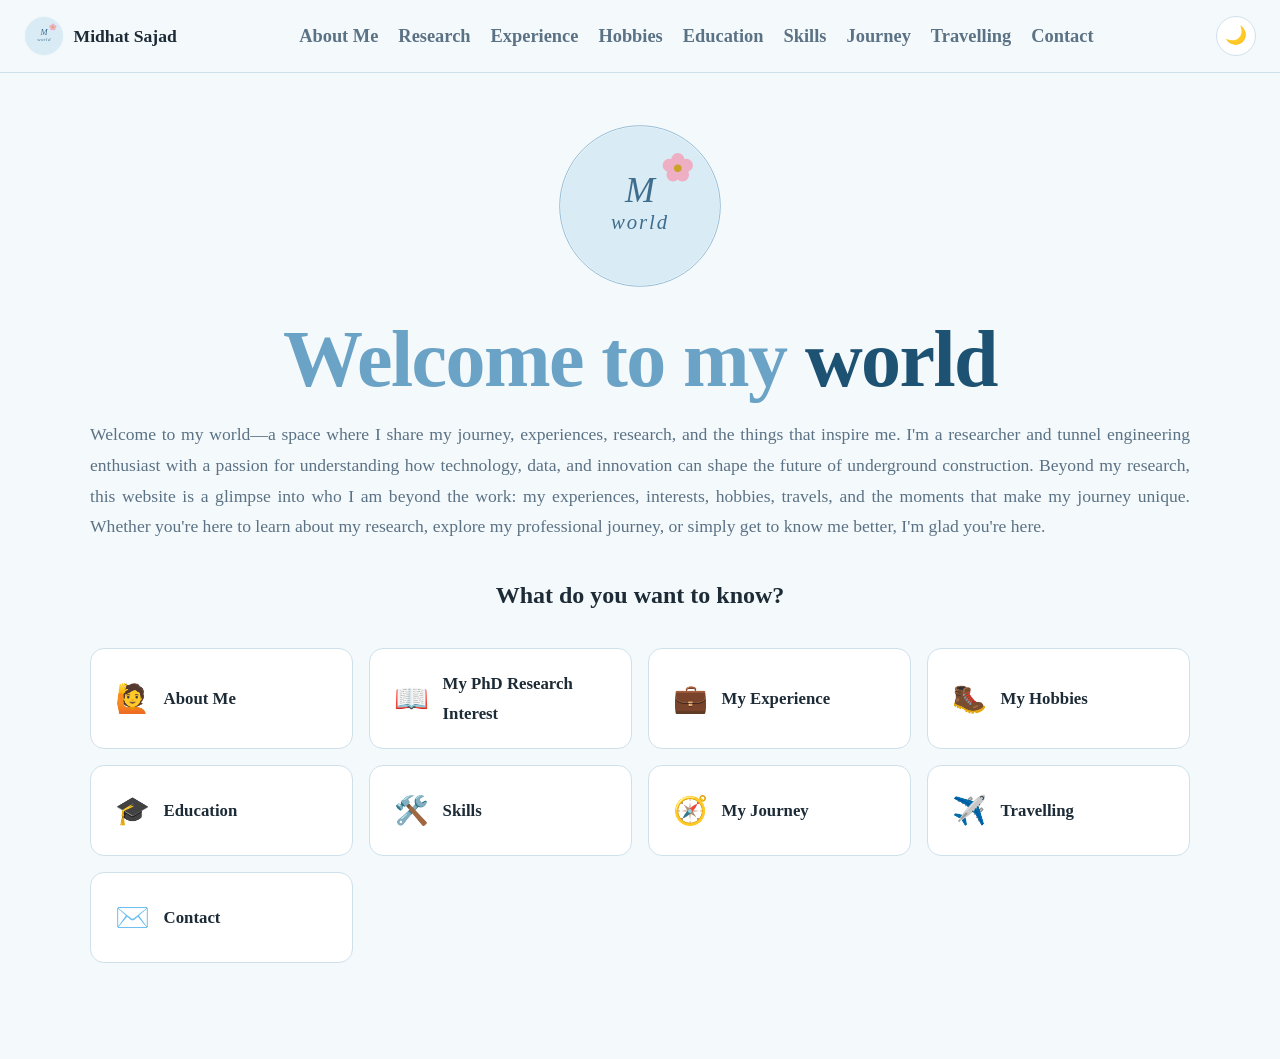
==== commit dd077379: "Fix layout centering, correct mismatched hobby photos, expand Journey - Rebalance the wide layout: c" ====
--- a/index.html
+++ b/index.html
@@ -67,6 +67,18 @@
         <span class="emoji" aria-hidden="true">🛠️</span>
         Skills
       </a>
+      <a class="menu-card" href="journey.html">
+        <span class="emoji" aria-hidden="true">🧭</span>
+        My Journey
+      </a>
+      <a class="menu-card" href="travelling.html">
+        <span class="emoji" aria-hidden="true">✈️</span>
+        Travelling
+      </a>
+      <a class="menu-card" href="contact.html">
+        <span class="emoji" aria-hidden="true">✉️</span>
+        Contact
+      </a>
     </div>
   </header>
 
--- a/style.css
+++ b/style.css
@@ -11,7 +11,7 @@
   --text-soft: #5b7285;
   --accent: #2f6690;
   --accent-2: #6ba3c7;
-  --accent-black: #16232c;
+  --accent-black: #123a5c;
   --card-bg: #ffffff;
   --card-border: #cfe0ea;
   --nav-bg: rgba(244, 249, 252, 0.9);
@@ -90,9 +90,11 @@
 .hero .intro-copy {
   font-size: 1.1rem;
   color: var(--text-soft);
-  max-width: 60ch;
+  width: 100%;
+  max-width: 1100px;
   margin: 0 0 2rem;
-  text-align: left;
+  text-align: justify;
+  text-align-last: left;
 }
 
 .page-intro {
@@ -141,7 +143,8 @@
   align-items: center;
   justify-content: center;
   text-align: center;
-  padding: 3rem 1.5rem;
+  padding: 3rem clamp(1rem, 4vw, 3rem);
+  width: 100%;
 }
 
 .hero h1 {
@@ -179,9 +182,10 @@
   grid-template-columns: repeat(auto-fit, minmax(220px, 1fr));
   gap: 1rem;
   width: 100%;
-  max-width: 900px;
-  padding: 0 1.5rem 3rem;
-  margin: 0 auto;
+  max-width: 1100px;
+  padding: 0 0 3rem;
+  margin-left: auto;
+  margin-right: auto;
 }
 
 .menu-card {
@@ -213,13 +217,10 @@
 /* Sub-pages */
 
 .page {
-  max-width: 65ch;
-  margin: 0 auto;
-  padding: 3rem 1.5rem 4rem;
-}
-
-.page.wide {
-  max-width: 900px;
+  max-width: 1100px;
+  margin-left: auto;
+  margin-right: auto;
+  padding: 3rem clamp(1rem, 4vw, 3rem) 4rem;
 }
 
 h1 {
@@ -227,19 +228,43 @@
   line-height: 1.1;
   margin-bottom: 1.5rem;
   color: var(--accent-black);
+  text-align: center;
 }
 
 h2 {
   margin-bottom: 1.5rem;
   color: var(--accent-black);
+  text-align: center;
 }
 
 h3 {
   margin-bottom: 0.25rem;
 }
 
+/* Main body paragraphs use the full width of the (already centered)
+   .page container, same as headings, and are justified so long lines
+   read as a clean, even block instead of a narrow ragged-right column
+   with dead space beside it. Justify is a no-op on text that doesn't
+   wrap, so short captions are unaffected by default; the handful that
+   do sometimes wrap to two lines are set back to left-aligned below. */
 p {
   margin-bottom: 1.75rem;
+  text-align: justify;
+  text-align-last: left;
+}
+
+.entry-meta,
+.favorites-note,
+.hobby-desc,
+.favorite-card-body p,
+.lightbox-caption {
+  text-align: left;
+}
+
+/* Sits directly under the centered photo, so it should stay centered
+   with it rather than pick up the default paragraph justify. */
+.profile-photo-caption {
+  text-align: center;
 }
 
 section {
@@ -380,64 +405,6 @@
   color: #fff;
 }
 
-/* Hobbies board: a Pinterest-style masonry of painted illustrations */
-
-.board {
-  column-count: 2;
-  column-gap: 1rem;
-}
-
-@media (min-width: 640px) {
-  .board {
-    column-count: 3;
-  }
-}
-
-.board-card {
-  break-inside: avoid;
-  margin-bottom: 1rem;
-  border-radius: 14px;
-  overflow: hidden;
-  background: var(--card-bg);
-  border: 1px solid var(--card-border);
-}
-
-.board-card svg {
-  display: block;
-  width: 100%;
-  height: auto;
-  animation: float 6s ease-in-out infinite;
-}
-
-.board-card:nth-child(2n) svg {
-  animation-delay: -2s;
-}
-
-.board-card:nth-child(3n) svg {
-  animation-delay: -4s;
-}
-
-.board-caption {
-  padding: 0.6rem 0.9rem 0.9rem;
-  font-weight: 600;
-  font-size: 0.95rem;
-}
-
-@keyframes float {
-  0%, 100% {
-    transform: translateY(0);
-  }
-  50% {
-    transform: translateY(-4px);
-  }
-}
-
-@media (prefers-reduced-motion: reduce) {
-  .board-card svg {
-    animation: none;
-  }
-}
-
 /* Little Things I Love */
 
 .little-things {
@@ -558,6 +525,7 @@
 
 .hobby-board h3 {
   margin-bottom: 0.35rem;
+  text-align: center;
 }
 
 .hobby-board .hobby-desc {
@@ -601,6 +569,25 @@
 .hobby-photo-grid button:focus-visible {
   outline: 3px solid var(--accent);
   outline-offset: 2px;
+}
+
+/* Journey photo collage: a small, static mosaic of square thumbnails
+   mixed from every hobby folder, not clickable/zoomable, just a quick
+   visual summary of the journey rather than a browsable gallery. */
+
+.journey-collage {
+  display: grid;
+  grid-template-columns: repeat(auto-fill, minmax(85px, 1fr));
+  gap: 0.5rem;
+  margin: 2rem 0;
+}
+
+.journey-collage img {
+  display: block;
+  width: 100%;
+  aspect-ratio: 1 / 1;
+  object-fit: cover;
+  border-radius: 8px;
 }
 
 /* Lightbox */
